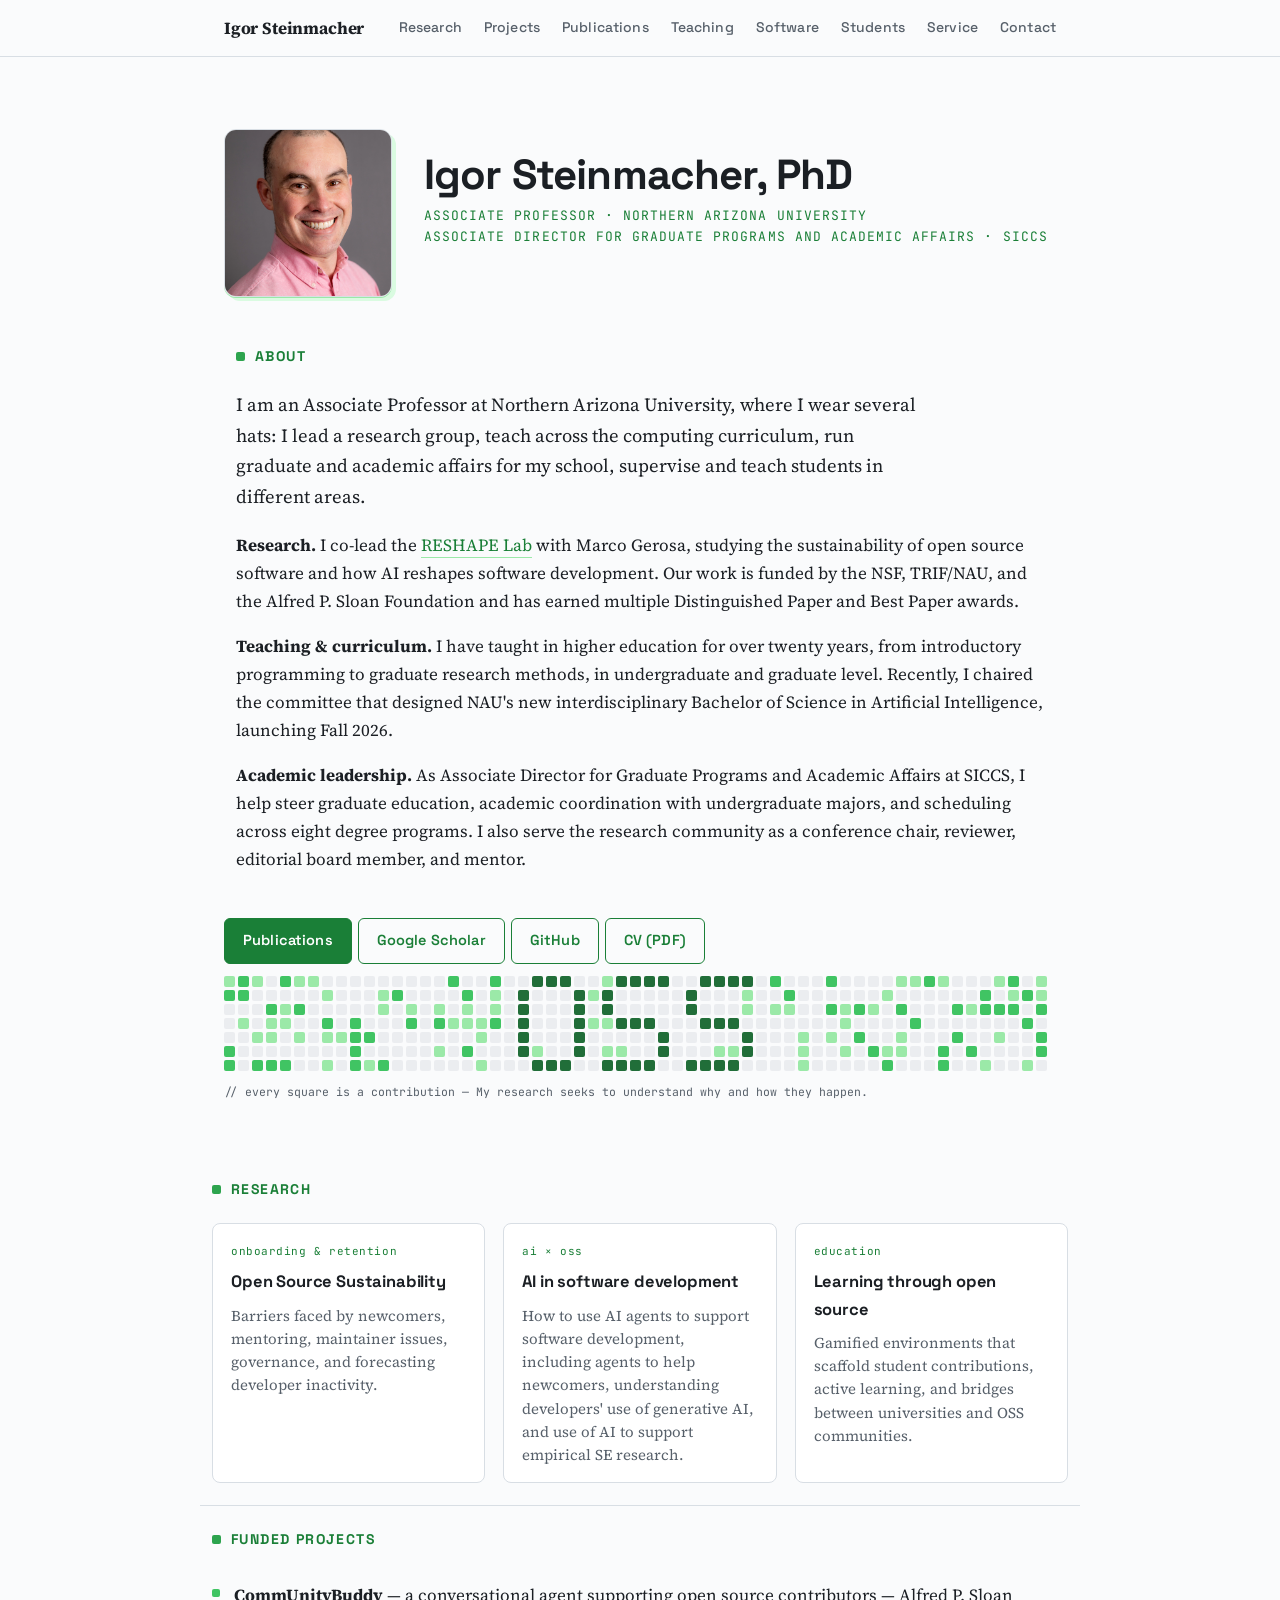
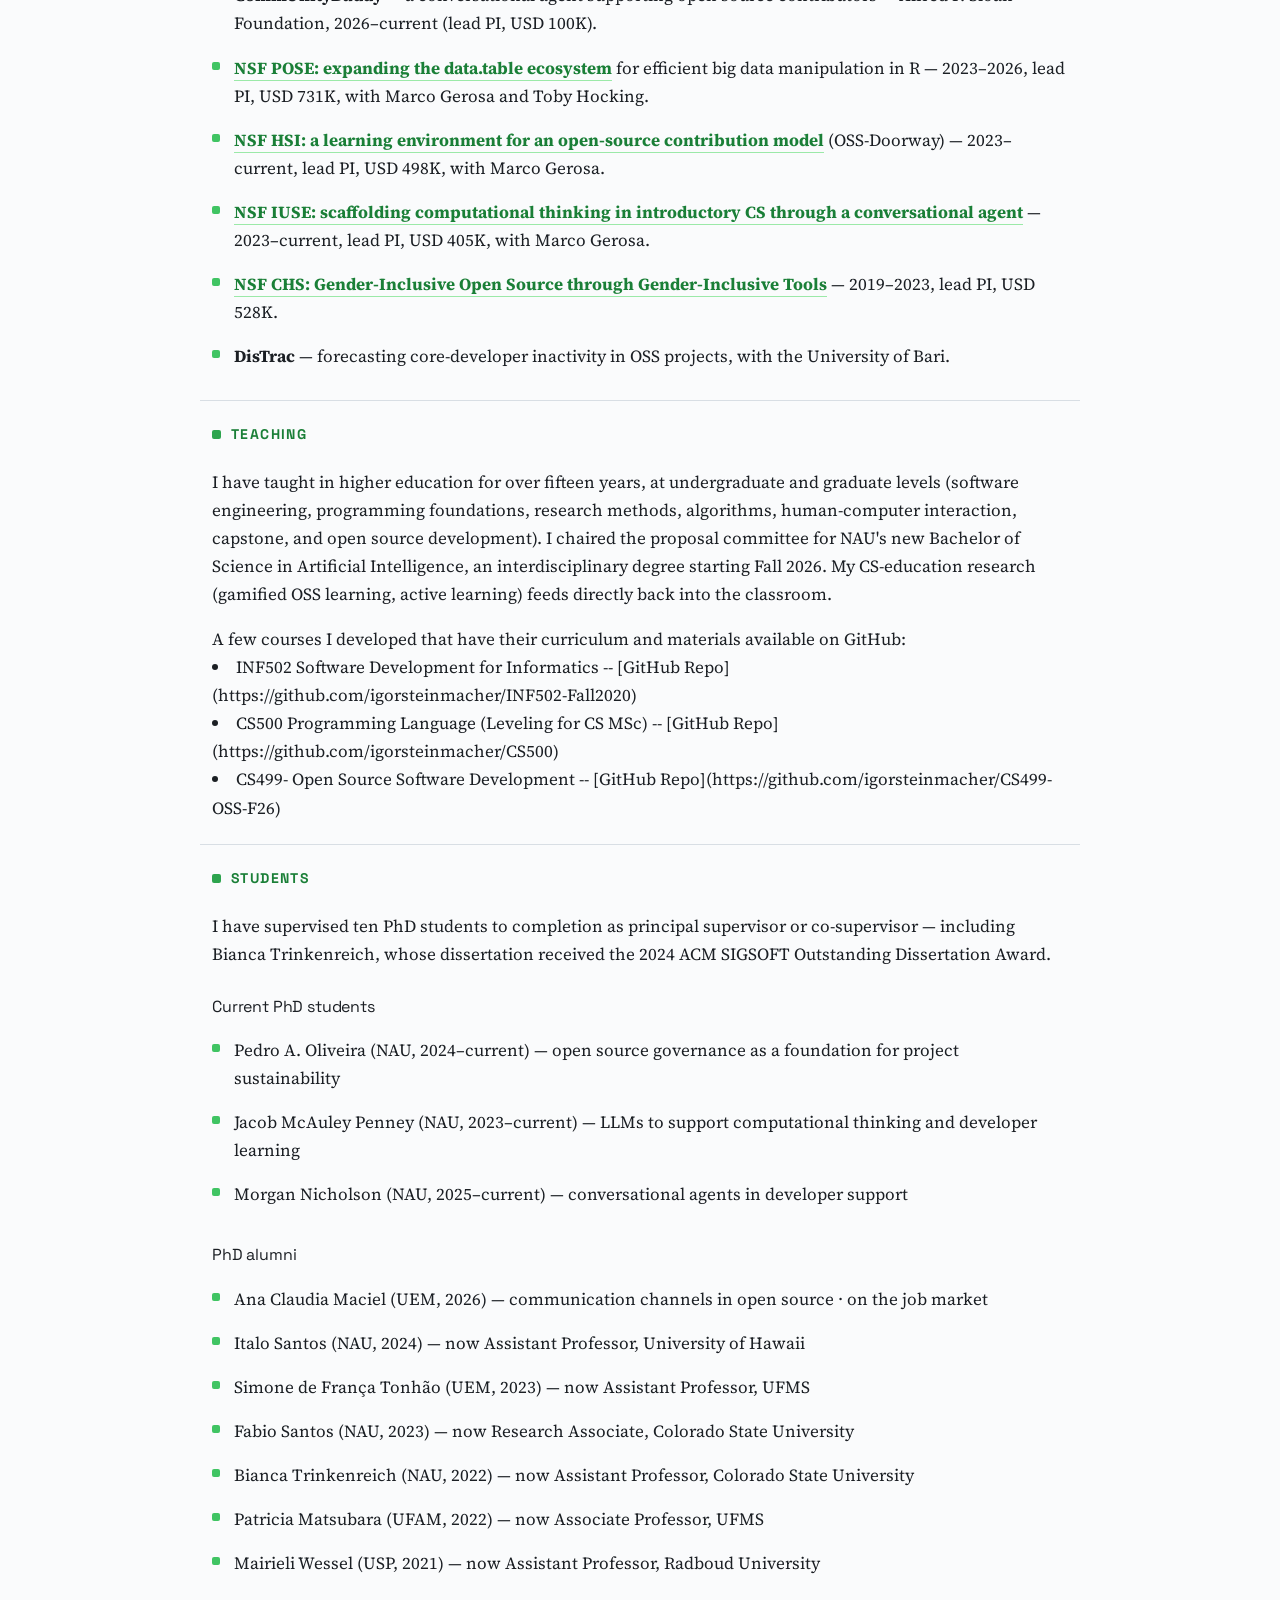
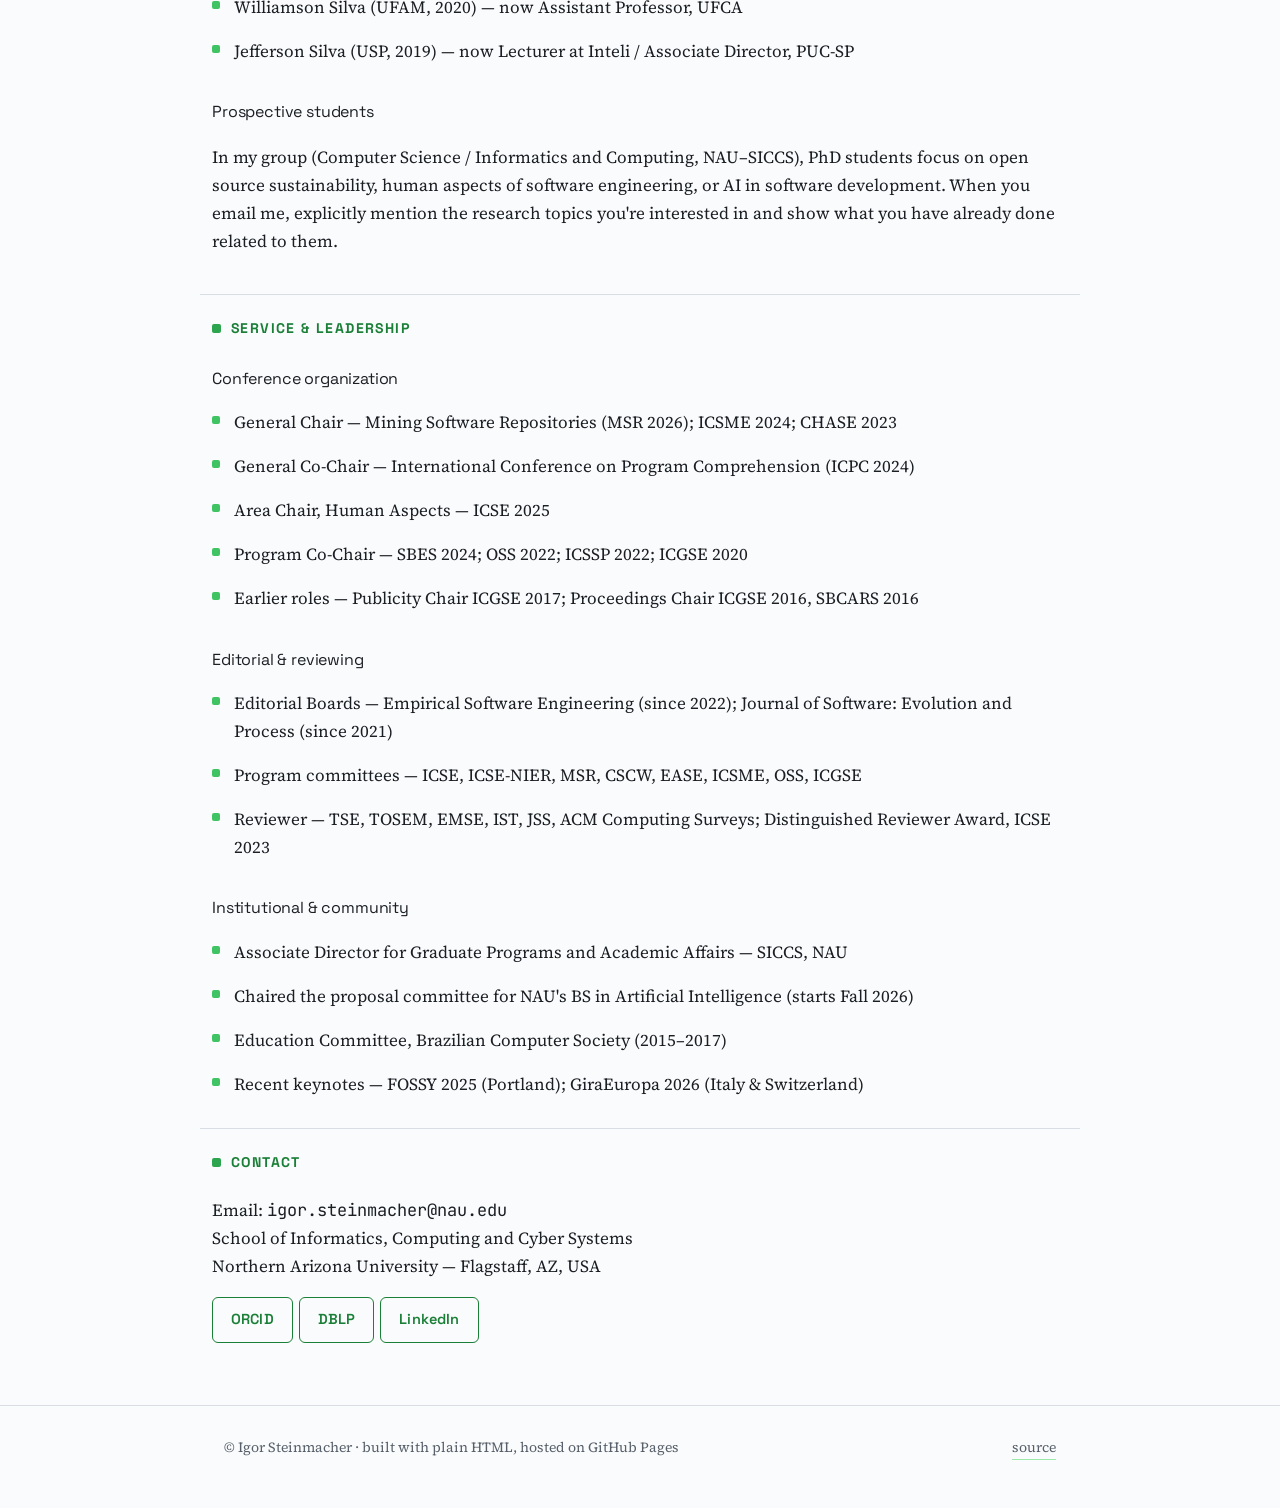
==== index.html @ 030ef4fb "Add Teaching link to navigation menu" ====
<!DOCTYPE html>
<html lang="en">
<head>
<meta charset="utf-8">
<meta name="viewport" content="width=device-width, initial-scale=1">
<title>Igor Steinmacher — Open Source Sustainability Research</title>
<meta name="description" content="Igor Steinmacher is an Associate Professor at Northern Arizona University researching open source software sustainability, onboarding, governance, and AI in software ecosystems.">
<link rel="preconnect" href="https://fonts.googleapis.com">
<link rel="preconnect" href="https://fonts.gstatic.com" crossorigin>
<link href="https://fonts.googleapis.com/css2?family=Space+Grotesk:wght@500;700&family=Source+Serif+4:ital,wght@0,400;0,600;1,400&family=JetBrains+Mono:wght@400;600&display=swap" rel="stylesheet">
<link rel="stylesheet" href="style.css">
</head>
<body>

<header class="site">
  <div class="row">
    <a class="brand" href="index.html">Igor Steinmacher</a>
    <nav>
      <a href="#research">Research</a>
      <a href="#projects">Projects</a>
      <a href="publications.html">Publications</a>
      <a href="#teaching">Teaching</a>
      <a href="software.html">Software</a>
      <a href="#students">Students</a>
      <a href="#service">Service</a>
      <a href="#contact">Contact</a>
    </nav>
  </div>
</header>

<main>
  <div class="hero">
    <div class="hero-top">
      <img class="hero-photo" src="steinmacherIgor.png" alt="Igor Steinmacher">
      <div class="hero-id">
        <h1 class="name">Igor Steinmacher, PhD</h1>
        <p class="role">Associate Professor · Northern Arizona University<br>
        Associate Director for Graduate Programs and Academic Affairs · SICCS</p>
      </div>
    </div>

    <section id="about">
    <h2>About</h2>
    <p class="lead">
      I am an Associate Professor at Northern Arizona University, where I wear several
      hats: I lead a research group, teach across the computing curriculum, run
      graduate and academic affairs for my school, supervise and teach students in different areas.
    </p>
    <p>
      <strong>Research.</strong> I co-lead the <a href="https://reshapelab.site" target="_blank" rel="noopener">RESHAPE
      Lab</a> with Marco Gerosa, studying the sustainability of open source software and
      how AI reshapes software development. Our work is funded by the NSF, TRIF/NAU, and the Alfred P.
      Sloan Foundation and has earned multiple Distinguished Paper and Best
      Paper awards.
    </p>
    <p>
      <strong>Teaching &amp; curriculum.</strong> I have taught in higher education for over
      twenty years, from introductory programming to graduate research methods, in undergraduate
      and graduate level. Recently, I chaired the committee that designed NAU's new interdisciplinary 
      Bachelor of Science in Artificial Intelligence, launching Fall 2026.
    </p>
    <p>
      <strong>Academic leadership.</strong> As Associate Director for Graduate Programs and
      Academic Affairs at SICCS, I help steer graduate education, academic coordination with
      undergraduate majors, and scheduling across eight degree programs. I also serve the
      research community as a conference chair, reviewer, editorial board member, and mentor.
    </p>
  </section>  
    <!--<p class="thesis">
      For over a decade, I have studied <em>why people join open source, why they stay, and why they
      leave</em>, and built tools that turn those findings into better onboarding, healthier
      governance, and AI that supports contributors rather than replacing them.
      I co-lead the <a href="https://reshapelab.site" target="_blank" rel="noopener">RESHAPE Lab</a>.
    </p>-->
    <div class="btn-row">
      <a class="btn solid" href="publications.html">Publications</a>
      <a class="btn" href="https://scholar.google.com/citations?user=I8o8rfoAAAAJ">Google Scholar</a>
      <a class="btn" href="https://github.com/igorsteinmacher">GitHub</a>
      <a class="btn" href="Steinmacher_CV.pdf">CV (PDF)</a>
    </div>
    <div class="contrib" id="contrib" aria-hidden="true"></div>
    <p class="contrib-caption">// every square is a contribution — My research seeks to understand why and how they happen.</p>
  </div>

  <section id="research">
    <h2>Research</h2>
    <div class="themes">
      <div class="theme">
        <span class="tag">onboarding &amp; retention</span>
        <h3>Open Source Sustainability</h3>
        <p>Barriers faced by newcomers, mentoring, maintainer issues, governance,
        and forecasting developer inactivity.</p>
      </div>
      <div class="theme">
        <span class="tag">ai × oss</span>
        <h3>AI in software development</h3>
        <p>How to use AI agents to support software development, including
        agents to help newcomers, understanding developers' use of generative AI,
        and use of AI to support empirical SE research.</p>
      </div>
      <div class="theme">
        <span class="tag">education</span>
        <h3>Learning through open source</h3>
        <p>Gamified environments that scaffold student contributions,
        active learning, and bridges between universities and OSS communities.</p>
      </div>
    </div>
  </section>

  <section id="projects">
    <h2>Funded Projects</h2>
    <ul class="clean">
      <li><strong>CommUnityBuddy</strong> — a conversational agent supporting open source
      contributors — Alfred P. Sloan Foundation, 2026–current (lead PI, USD 100K).</li>
      <li><strong><a href="https://www.nsf.gov/awardsearch/showAward?AWD_ID=2303612" target="_blank" rel="noopener">NSF POSE: expanding the data.table ecosystem</a></strong>
      for efficient big data manipulation in R — 2023–2026, lead PI, USD 731K,
      with Marco Gerosa and Toby Hocking.</li>
      <li><strong><a href="https://www.nsf.gov/awardsearch/showAward?AWD_ID=2247929" target="_blank" rel="noopener">NSF HSI: a learning environment for an open-source contribution model</a></strong>
      (OSS-Doorway) — 2023–current, lead PI, USD 498K, with Marco Gerosa.</li>
      <li><strong><a href="https://www.nsf.gov/awardsearch/showAward?AWD_ID=2236198" target="_blank" rel="noopener">NSF IUSE: scaffolding computational thinking in introductory CS through a conversational agent</a></strong>
      — 2023–current, lead PI, USD 405K, with Marco Gerosa.</li>
      <li><strong><a href="https://www.nsf.gov/awardsearch/showAward?AWD_ID=1900903" target="_blank" rel="noopener">NSF CHS: Gender-Inclusive Open Source through Gender-Inclusive Tools</a></strong>
      — 2019–2023, lead PI, USD 528K.</li>
      <li><strong>DisTrac</strong> — forecasting core-developer inactivity in OSS projects,
      with the University of Bari.</li>
    </ul>
  </section>

  <section id="teaching">
    <h2>Teaching</h2>
    <p>
      I have taught in higher education for over fifteen years, at undergraduate and
      graduate levels (software engineering, programming foundations, research methods,
      algorithms, human-computer interaction, capstone, and open source development). I
      chaired the proposal committee for NAU's new Bachelor of Science in Artificial
      Intelligence, an interdisciplinary degree starting Fall 2026. My CS-education
      research (gamified OSS learning, active learning) feeds directly back into the
      classroom.
    </p>
    A few courses I developed that have their curriculum and materials available on GitHub:
    <li>INF502 Software Development for Informatics -- [GitHub Repo](https://github.com/igorsteinmacher/INF502-Fall2020)</li>
    <li>CS500 Programming Language (Leveling for CS MSc) -- [GitHub Repo](https://github.com/igorsteinmacher/CS500)</li>
    <li>CS499- Open Source Software Development -- [GitHub Repo](https://github.com/igorsteinmacher/CS499-OSS-F26)</li>
  </section>

  <section id="students">
    <h2>Students</h2>
    <p>
      I have supervised ten PhD students to completion as principal supervisor or
      co-supervisor — including Bianca Trinkenreich, whose dissertation received the
      2024 ACM SIGSOFT Outstanding Dissertation Award.
    </p>
    <p class="sub-h">Current PhD students</p>
    <ul class="clean">
      <li>Pedro A. Oliveira (NAU, 2024–current) — open source governance as a foundation for project sustainability</li>
      <li>Jacob McAuley Penney (NAU, 2023–current) — LLMs to support computational thinking and developer learning</li>
      <li>Morgan Nicholson (NAU, 2025–current) — conversational agents in developer support</li>
    </ul>
    <p class="sub-h">PhD alumni</p>
    <ul class="clean">
      <li>Ana Claudia Maciel (UEM, 2026) — communication channels in open source · on the job market</li>
      <li>Italo Santos (NAU, 2024) — now Assistant Professor, University of Hawaii</li>
      <li>Simone de França Tonhão (UEM, 2023) — now Assistant Professor, UFMS</li>
      <li>Fabio Santos (NAU, 2023) — now Research Associate, Colorado State University</li>
      <li>Bianca Trinkenreich (NAU, 2022) — now Assistant Professor, Colorado State University</li>
      <li>Patricia Matsubara (UFAM, 2022) — now Associate Professor, UFMS</li>
      <li>Mairieli Wessel (USP, 2021) — now Assistant Professor, Radboud University</li>
      <li>Williamson Silva (UFAM, 2020) — now Assistant Professor, UFCA</li>
      <li>Jefferson Silva (USP, 2019) — now Lecturer at Inteli / Associate Director, PUC-SP</li>
    </ul>
    <p class="sub-h">Prospective students</p>
    <p>
      In my group (Computer Science / Informatics and Computing, NAU–SICCS), PhD students focus on open source sustainability, human aspects of software engineering, or AI in software development. When you email me, explicitly mention the research topics you're interested in and show what you have already done related to them.
    </p>
  </section>

  <section id="service">
    <h2>Service &amp; Leadership</h2>
    <p class="sub-h">Conference organization</p>
    <ul class="clean">
      <li>General Chair — Mining Software Repositories (MSR 2026); ICSME 2024; CHASE 2023</li>
      <li>General Co-Chair — International Conference on Program Comprehension (ICPC 2024)</li>
      <li>Area Chair, Human Aspects — ICSE 2025</li>
      <li>Program Co-Chair — SBES 2024; OSS 2022; ICSSP 2022; ICGSE 2020</li>
      <li>Earlier roles — Publicity Chair ICGSE 2017; Proceedings Chair ICGSE 2016, SBCARS 2016</li>
    </ul>
    <p class="sub-h">Editorial &amp; reviewing</p>
    <ul class="clean">
      <li>Editorial Boards — Empirical Software Engineering (since 2022); Journal of Software: Evolution and Process (since 2021)</li>
      <li>Program committees — ICSE, ICSE-NIER, MSR, CSCW, EASE, ICSME, OSS, ICGSE</li>
      <li>Reviewer — TSE, TOSEM, EMSE, IST, JSS, ACM Computing Surveys; Distinguished Reviewer Award, ICSE 2023</li>
    </ul>
    <p class="sub-h">Institutional &amp; community</p>
    <ul class="clean">
      <li>Associate Director for Graduate Programs and Academic Affairs — SICCS, NAU</li>
      <li>Chaired the proposal committee for NAU's BS in Artificial Intelligence (starts Fall 2026)</li>
      <li>Education Committee, Brazilian Computer Society (2015–2017)</li>
      <li>Recent keynotes — FOSSY 2025 (Portland); GiraEuropa 2026 (Italy &amp; Switzerland)</li>
    </ul>
  </section>

  <section id="contact">
    <h2>Contact</h2>
    <p>
      Email: <span class="mono">igor.steinmacher@nau.edu</span><br>
      School of Informatics, Computing and Cyber Systems<br>
      Northern Arizona University — Flagstaff, AZ, USA
    </p>
    <div class="btn-row">
      <a class="btn" href="https://orcid.org/0000-0002-0612-5790">ORCID</a>
      <a class="btn" href="https://dblp.org/pid/70/3474.html">DBLP</a>
      <a class="btn" href="https://www.linkedin.com/in/igorsteinmacher/">LinkedIn</a>
    </div>
  </section>
</main>

<footer>
  <div class="row">
    <span>© Igor Steinmacher · built with plain HTML, hosted on GitHub Pages</span>
    <a href="https://github.com/igorsteinmacher/igorsteinmacher.github.io" target="_blank" rel="noopener">source</a>
  </div>
</footer>

<script>
// Signature element: deterministic contribution-graph strip.
// Hidden message: the brightest cells spell "OSS" in a 5x7 pixel font, sitting in
// the middle of the strip. On each side, background "contributions" ramp from
// sparse/quiet up toward the message and back down — so it reads like a real
// commit history with a burst of activity in the center, not a banner.
// Deterministic — identical on every visit.
(function () {
  const grid = document.getElementById('contrib');
  if (!grid) return;

  // 5x7 glyphs (rows top->bottom, each string is 5 cols). 1 = lit.
  const FONT = {
    O: ["01110","10001","10001","10001","10001","10001","01110"],
    S: ["01111","10000","10000","01110","00001","00001","11110"],
  };
  const MSG = "OSS";

  // message columns: 5 per letter + 1-col gap between letters
  const msgCols = [];
  MSG.split("").forEach((ch, i) => {
    const g = FONT[ch];
    for (let c = 0; c < 5; c++) msgCols.push(g.map(row => row[c] === "1"));
    if (i < MSG.length - 1) msgCols.push(new Array(7).fill(false));
  });

  let seed = 20150612; // PhD year + a date — deterministic seed
  const rand = () => (seed = (seed * 1103515245 + 12345) % 2147483648) / 2147483648;

  const gap = 3;
  const cw = grid.clientWidth || 880;
  const minCols = msgCols.length + 8;
  let cell = 11;
  let avail = Math.floor((cw + gap) / (cell + gap));
  if (avail < minCols) {
    cell = Math.max(5, Math.floor((cw + gap) / minCols) - gap);
    avail = Math.floor((cw + gap) / (cell + gap));
    grid.style.gridTemplateRows = `repeat(7, ${cell}px)`;
    grid.style.gridAutoColumns = `${cell}px`;
  }
  const start = Math.floor((avail - msgCols.length) / 2); // message start column
  const end = start + msgCols.length;                     // message end column
  const half = avail / 2;

  for (let w = 0; w < avail; w++) {
    const inMsg = w >= start && w < end;
    const letterCol = inMsg ? msgCols[w - start] : null;
    // background intensity ramps toward the center (where the message sits)
    const proximity = 1 - Math.abs(w - half) / half; // 0 at edges, 1 at center
    for (let d = 0; d < 7; d++) {
      const cell = document.createElement('span');
      if (letterCol && letterCol[d]) {
        cell.className = 'l4';            // message pixel — brightest
      } else {
        // denser & slightly brighter near the center, sparse & dim at the edges
        const r = rand();
        const t = 0.55 + proximity * 0.32; // threshold rises toward center
        if (r > t + 0.18) cell.className = 'l2';
        else if (r > t) cell.className = 'l1';
        // else empty (level 0)
      }
      cell.style.animationDelay = (w * 18) + 'ms';
      grid.appendChild(cell);
    }
  }
})();
</script>
</body>
</html>
---- style.css ----
/* ==========================================================================
   igor.pro.br — stylesheet
   Design notes: palette is a deliberate nod to the GitHub contribution
   graph (the data Igor's research mines): paper white, ink, commit green.
   Type: Space Grotesk (display) / Source Serif 4 (body) / JetBrains Mono
   (metadata: years, venues, labels).
   ========================================================================== */

:root {
  --paper: #fafbfc;
  --ink: #1b1f24;
  --slate: #57606a;
  --line: #d8dee4;
  --green: #2da44e;
  --green-deep: #1a7f37;
  --green-soft: #dafbe1;
  --green-cell-0: #ebedf0;
  --green-cell-1: #9be9a8;
  --green-cell-2: #40c463;
  --green-cell-3: #30a14e;
  --green-cell-4: #216e39;
  --max: 880px;
}

* { box-sizing: border-box; }

html { scroll-behavior: smooth; }
@media (prefers-reduced-motion: reduce) {
  html { scroll-behavior: auto; }
  *, *::before, *::after { animation: none !important; transition: none !important; }
}

body {
  margin: 0;
  background: var(--paper);
  color: var(--ink);
  font-family: "Source Serif 4", Georgia, serif;
  font-size: 17px;
  line-height: 1.65;
}

h1, h2, h3, nav, .btn { font-family: "Space Grotesk", "Helvetica Neue", sans-serif; }
.mono { font-family: "JetBrains Mono", ui-monospace, monospace; }

a { color: var(--green-deep); text-decoration: none; border-bottom: 1px solid var(--green-cell-1); }
a:hover { border-bottom-color: var(--green-deep); }
a:focus-visible { outline: 2px solid var(--green); outline-offset: 2px; }

/* ---- nav ---- */
header.site {
  position: sticky; top: 0; z-index: 10;
  background: rgba(250,251,252,.92);
  backdrop-filter: blur(6px);
  border-bottom: 1px solid var(--line);
}
header.site .row {
  max-width: var(--max); margin: 0 auto; padding: 14px 24px;
  display: flex; align-items: center; justify-content: space-between; gap: 16px;
}
header.site .brand {
  font-weight: 700; font-size: 17px; letter-spacing: -.01em;
  color: var(--ink); border: 0;
}
header.site nav { display: flex; gap: 22px; flex-wrap: wrap; }
header.site nav a {
  font-size: 14px; font-weight: 500; color: var(--slate);
  border: 0; letter-spacing: .01em;
}
header.site nav a:hover { color: var(--green-deep); }

/* ---- hero ---- */
.hero { max-width: var(--max); margin: 0 auto; padding: 72px 24px 48px; }
.hero h1 {
  font-size: clamp(34px, 6vw, 52px);
  line-height: 1.05; letter-spacing: -.025em; margin: 0 0 14px;
}
.hero .role {
  font-family: "JetBrains Mono", monospace;
  font-size: 13px; color: var(--green-deep);
  text-transform: uppercase; letter-spacing: .08em;
  margin: 0 0 26px;
}
.hero .thesis {
  font-size: clamp(19px, 2.6vw, 23px);
  line-height: 1.5; max-width: 640px; margin: 0 0 30px;
  color: var(--ink);
}
.hero .thesis em { font-style: normal; background: var(--green-soft); padding: 0 4px; }

/* signature element: contribution-graph strip */
.contrib {
  display: grid;
  grid-template-rows: repeat(7, 11px);
  grid-auto-flow: column;
  grid-auto-columns: 11px;
  gap: 3px;
  margin: 12px 0 12px;
  overflow: hidden;
}
.contrib span {
  width: 11px; height: 11px; border-radius: 2px;
   background: var(--green-cell-0);
  opacity: 0; animation: cell-in .4s ease forwards;
}
.contrib span.l1 { background: var(--green-cell-1); }
.contrib span.l2 { background: var(--green-cell-2); }
.contrib span.l3 { background: var(--green-cell-3); }
.contrib span.l4 { background: var(--green-cell-4); }
@keyframes cell-in { to { opacity: 1; } }

.contrib-caption {
  font-family: "JetBrains Mono", monospace;
  font-size: 11.5px; color: var(--slate); margin: 12px 0 6px;
}

/* ---- sections ---- */
section { max-width: var(--max); margin: 0 auto; padding: 22px 12px; }
section + section { border-top: 1px solid var(--line); }
h2 {
  font-size: 14px; text-transform: uppercase; letter-spacing: .1em;
  color: var(--green-deep); margin: 0 0 22px;
  display: flex; align-items: center; gap: 10px;
}
h2::before {
  content: ""; width: 9px; height: 9px; border-radius: 2px;
  background: var(--green); flex: none;
}
h3 { font-size: 19px; margin: 26px 0 8px; letter-spacing: -.01em; }

.lead { font-size: 18.5px; max-width: 680px; }

/* research themes */
.themes { display: grid; grid-template-columns: repeat(auto-fit, minmax(240px, 1fr)); gap: 18px; margin-top: 8px; }
.theme {
  border: 1px solid var(--line); border-radius: 8px;
  padding: 18px 18px 16px; background: #fff;
}
.theme h3 { margin: 0 0 8px; font-size: 16.5px; }
.theme p { margin: 0; font-size: 15px; color: var(--slate); line-height: 1.55; }
.theme .tag {
  font-family: "JetBrains Mono", monospace; font-size: 11px;
  color: var(--green-deep); display: block; margin-bottom: 8px;
  letter-spacing: .05em;
}

/* publications */
.pub { padding: 14px 0; border-bottom: 1px dashed var(--line); }
.pub:last-child { border-bottom: 0; }
.pub .meta {
  font-family: "JetBrains Mono", monospace; font-size: 12px;
  color: var(--slate); display: flex; gap: 12px; flex-wrap: wrap; margin-bottom: 3px;
}
.pub .meta .venue { color: var(--green-deep); font-weight: 600; }
.pub .meta .award { color: #9a6700; }
.pub .title { font-size: 16.5px; font-weight: 600; line-height: 1.4; }
.pub .authors { font-size: 14px; color: var(--slate); margin-top: 2px; }
.year-h {
  font-family: "Space Grotesk", sans-serif; font-size: 22px;
  margin: 34px 0 6px; letter-spacing: -.01em;
}

/* lists */
ul.clean { list-style: none; padding: 0; margin: 0; }
ul.clean li { padding: 8px 0 8px 22px; position: relative; }
ul.clean li::before {
  content: ""; position: absolute; left: 0; top: 16px;
  width: 8px; height: 8px; border-radius: 2px; background: var(--green-cell-2);
}

/* buttons */
.btn {
  display: inline-block; padding: 10px 18px; border-radius: 6px;
  border: 1px solid var(--green-deep); color: var(--green-deep);
  font-weight: 600; font-size: 14.5px; letter-spacing: .01em;
}
.btn:hover { background: var(--green-soft); }
.btn.solid { background: var(--green-deep); color: #fff; }
.btn.solid:hover { background: var(--green); }
.btn-row { display: flex; gap: 6px; flex-wrap: wrap; margin-top: 6px; }

/* footer */
footer {
  border-top: 1px solid var(--line);
  margin-top: 40px;
}
footer .row {
  max-width: var(--max); margin: 0 auto; padding: 30px 24px 48px;
  font-size: 14px; color: var(--slate);
  display: flex; justify-content: space-between; gap: 16px; flex-wrap: wrap;
}
footer a { color: var(--slate); }

@media (max-width: 600px) {
  .hero { padding-top: 48px; }
  header.site nav { gap: 14px; }
}

/* ---- hero with photo (personal page layout) ---- */
.hero-top {
  display: flex; align-items: center; gap: 32px; margin-bottom: 26px;
}
.hero-photo {
  width: 168px; height: 168px; border-radius: 12px; object-fit: cover;
  border: 1px solid var(--line); flex: none;
  box-shadow: 0 1px 0 var(--green-cell-1), 4px 4px 0 var(--green-soft);
}
.hero-id .name {
  font-family: "Space Grotesk", sans-serif;
  font-size: clamp(30px, 5vw, 42px); font-weight: 700;
  letter-spacing: -.02em; line-height: 1.05; margin: 0 0 8px;
}
.hero .thesis-label {
  font-family: "JetBrains Mono", monospace; font-size: 11.5px;
  color: var(--slate); letter-spacing: .06em; margin: 0 0 6px;
}
@media (max-width: 600px) {
  .hero-top { flex-direction: column; align-items: flex-start; gap: 18px; }
  .hero-photo { width: 132px; height: 132px; }
}

/* software cards */
.sw { border: 1px solid var(--line); border-radius: 8px; background: #fff;
  padding: 20px; margin-bottom: 16px; }
.sw h3 { margin: 0 0 6px; font-size: 18px; }
.sw .links { font-family: "JetBrains Mono", monospace; font-size: 12.5px;
  display: flex; gap: 16px; flex-wrap: wrap; margin-top: 10px; }
.sw p { margin: 4px 0 0; font-size: 15px; color: var(--slate); }
.sub-h { font-family: "Space Grotesk", sans-serif; font-size: 16px;
  margin: 26px 0 8px; letter-spacing: -.01em; }

/* preprint links in publication list */
.pub .title .preprint {
  font-family: "JetBrains Mono", monospace; font-size: 12px;
  color: var(--green-deep); border: 0; white-space: nowrap;
}
.pub .title .preprint:hover { text-decoration: underline; }
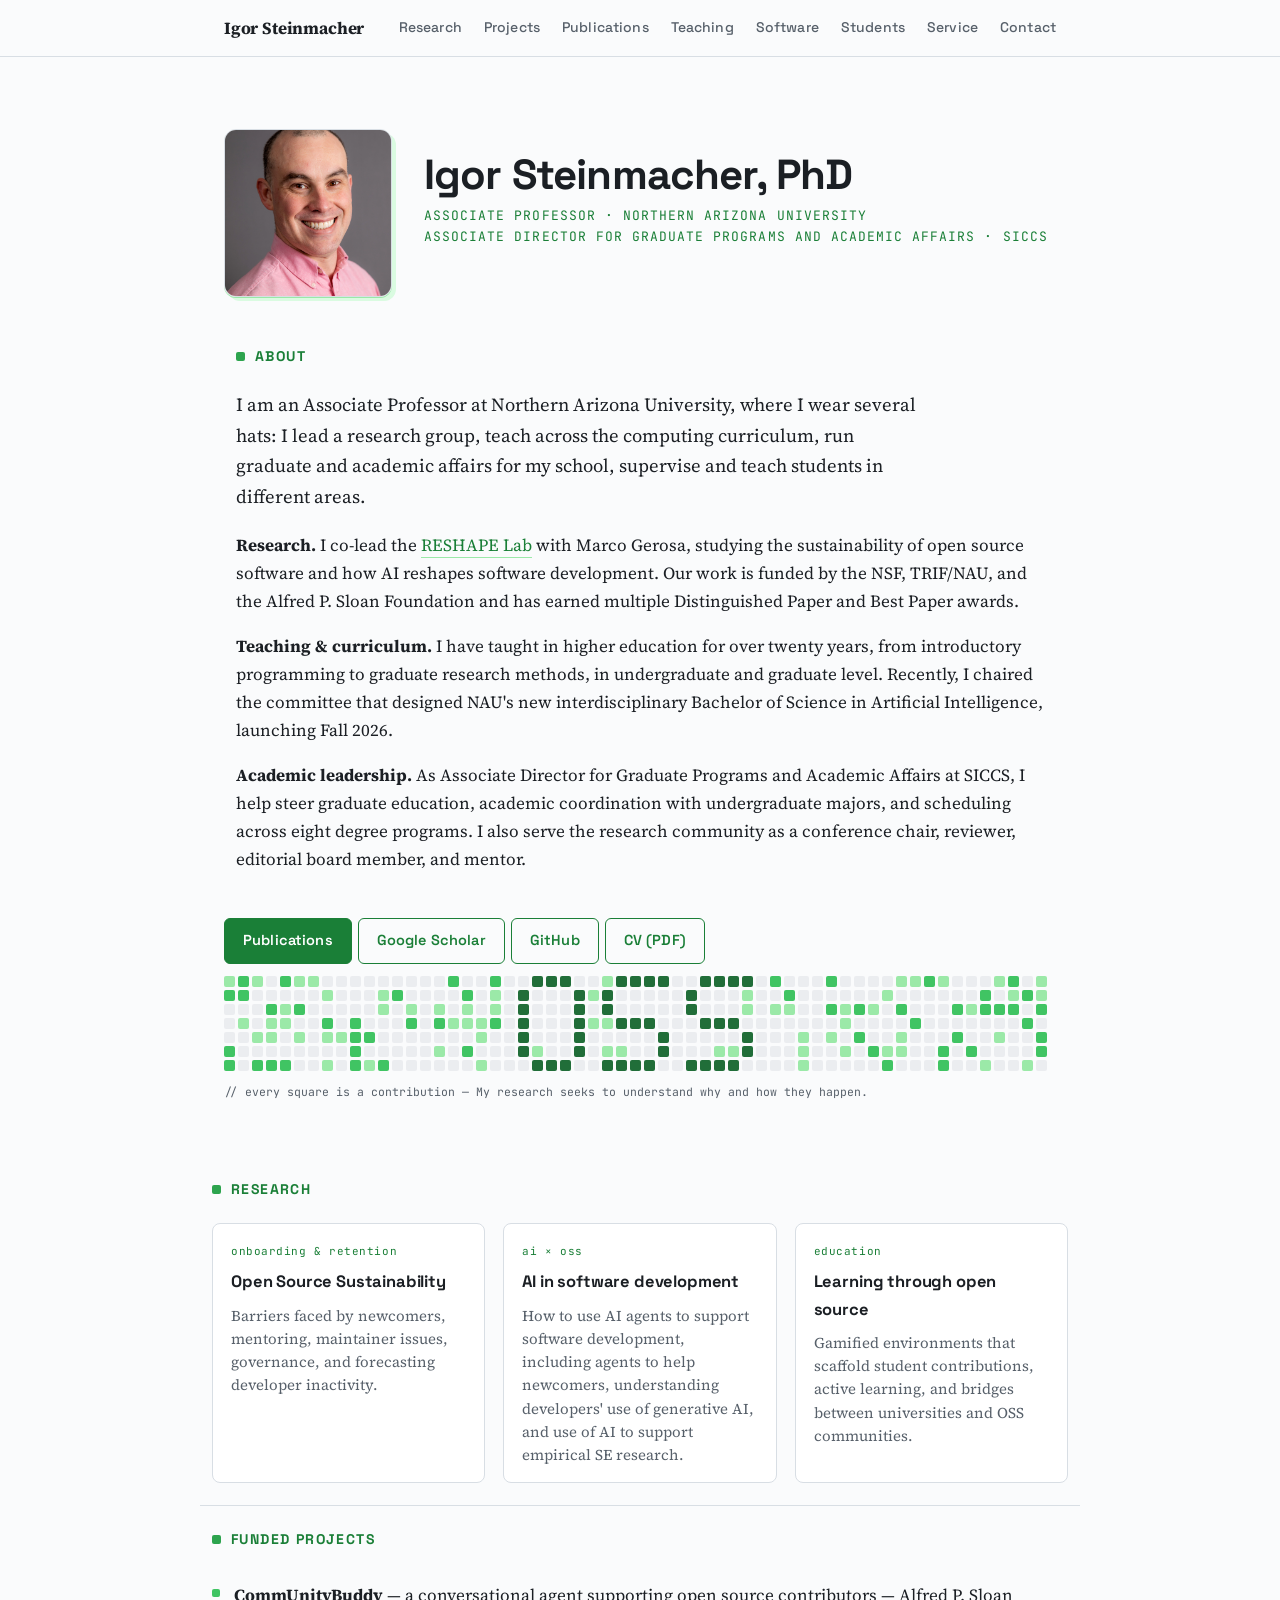
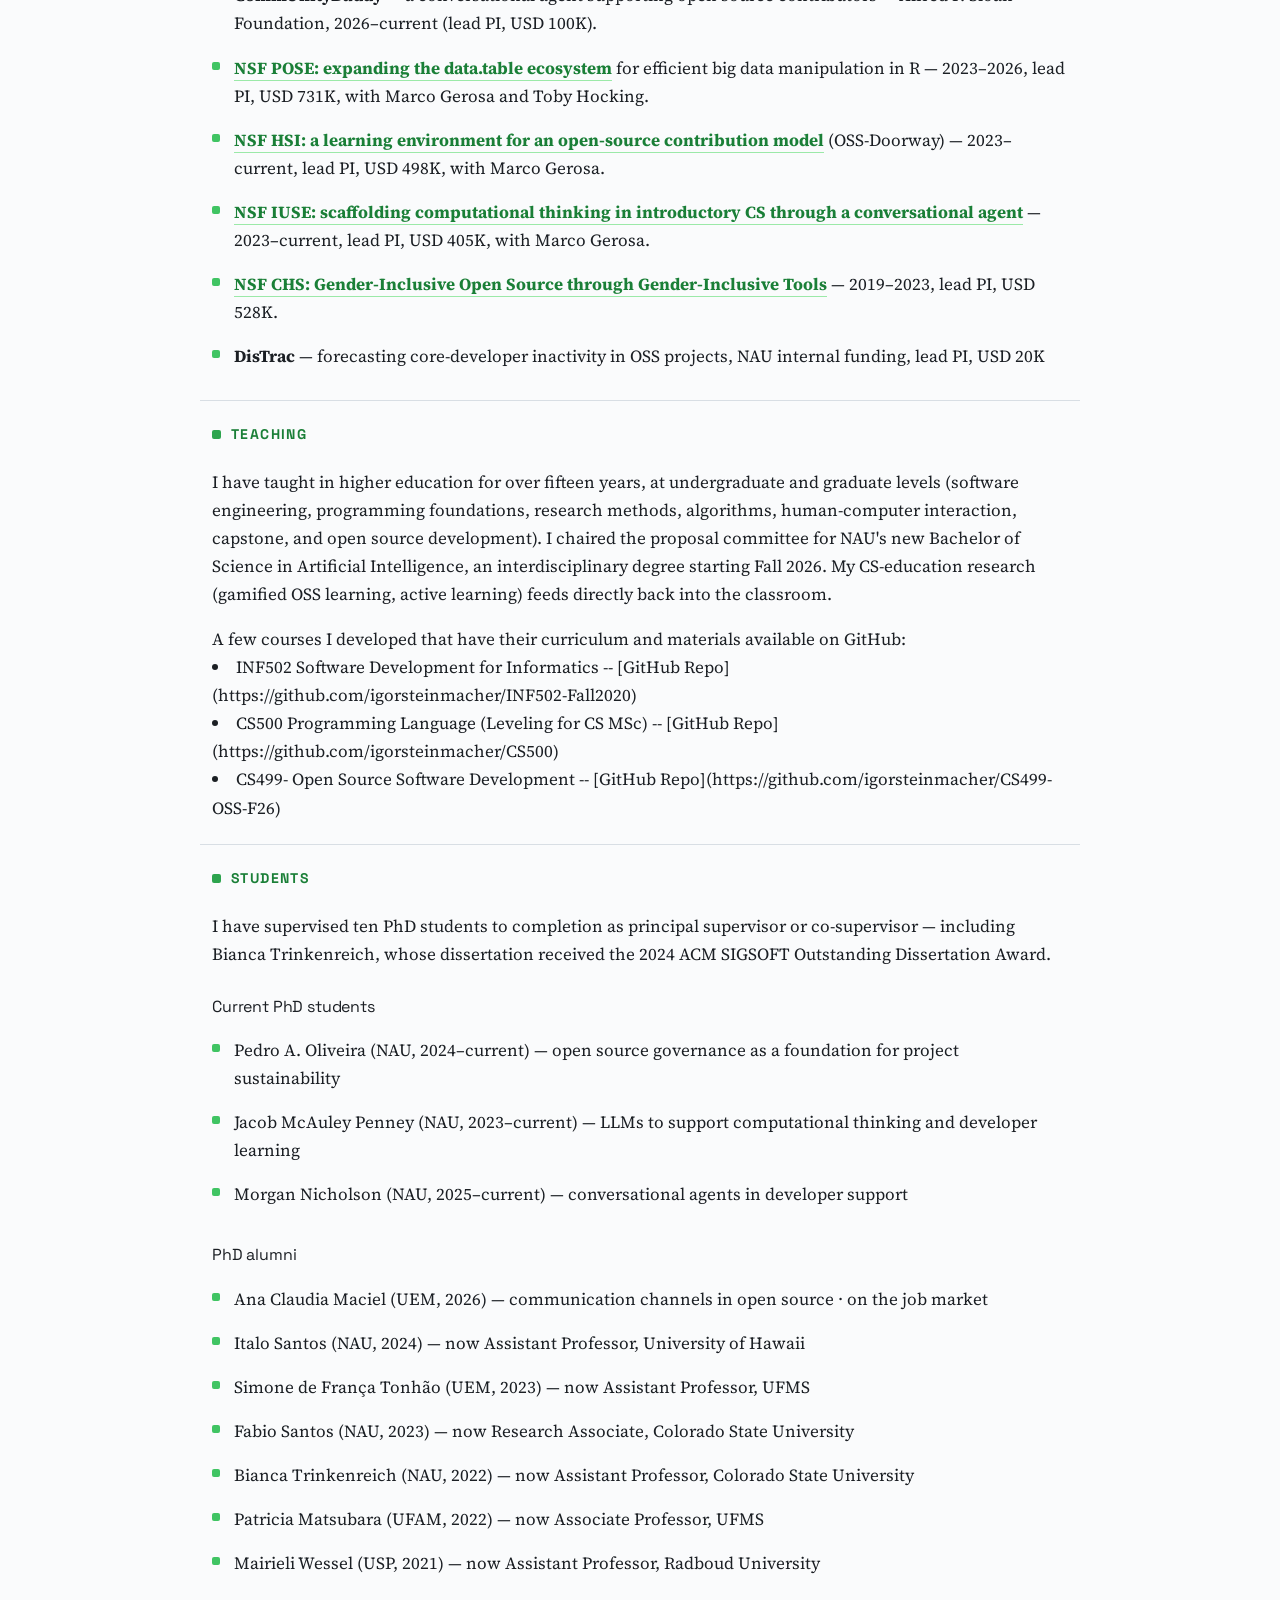
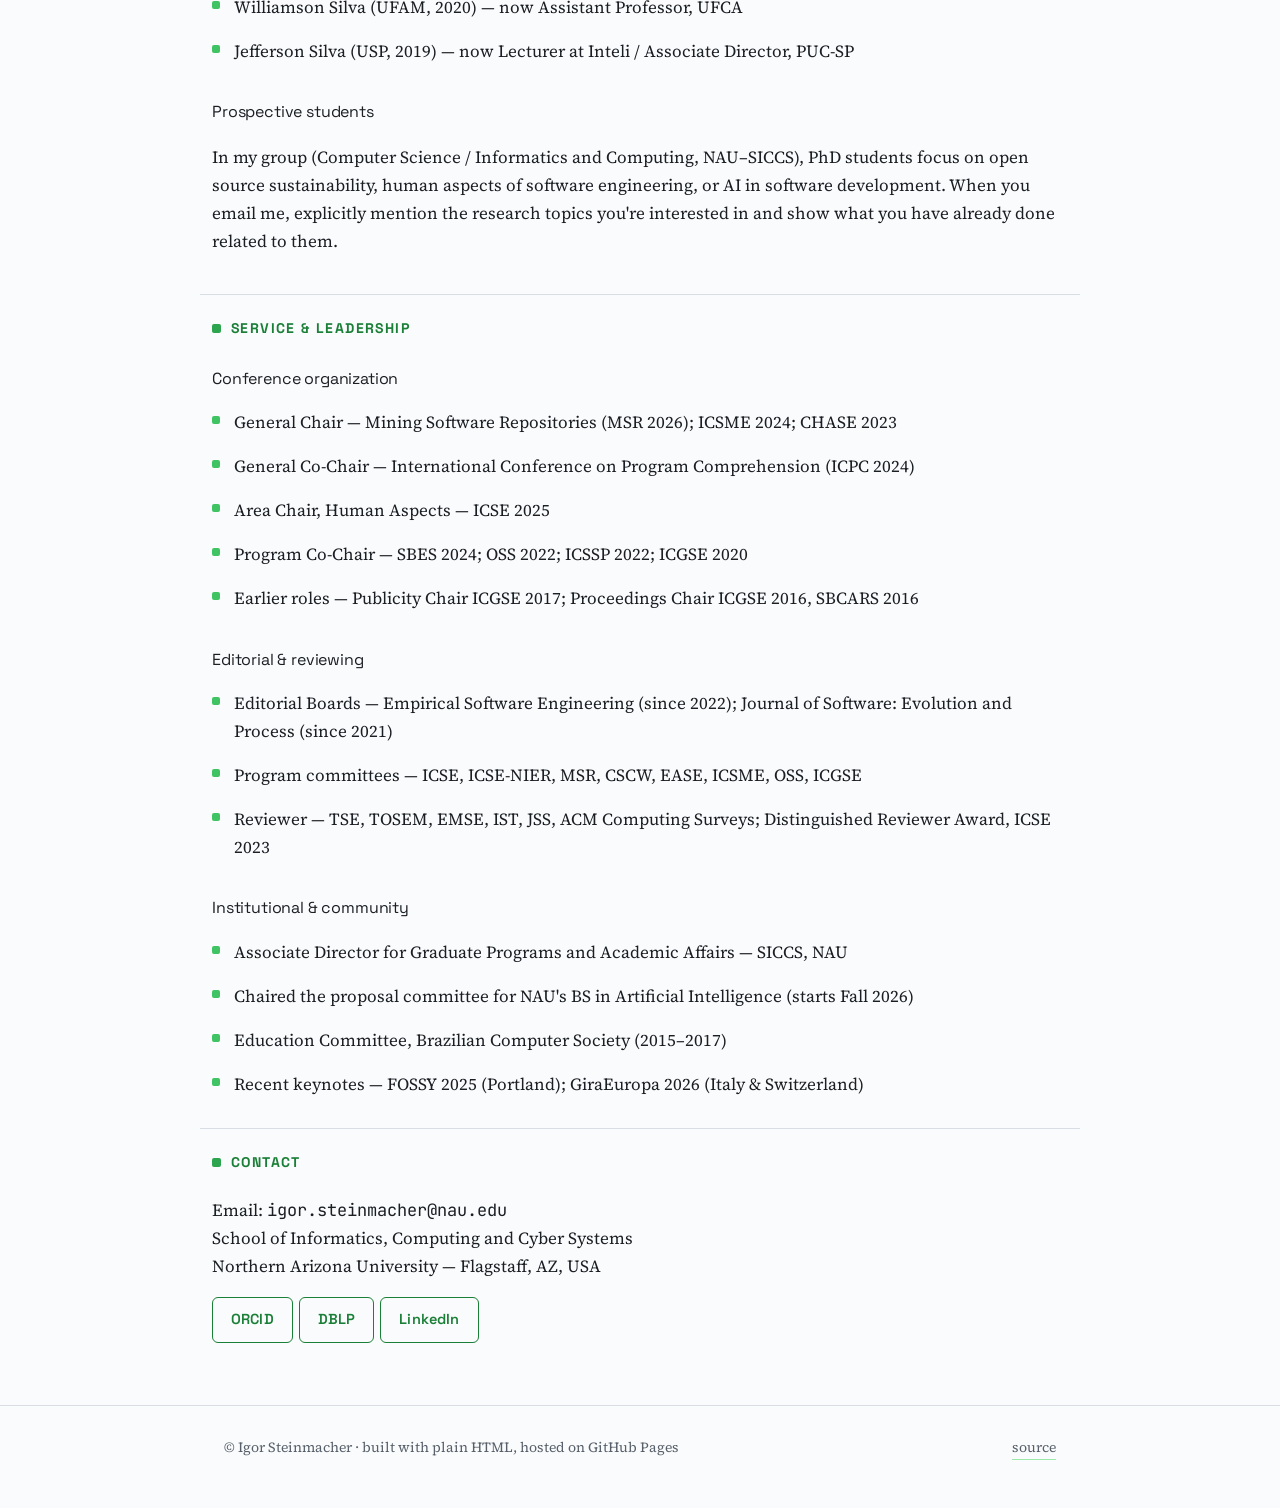
==== commit 1dc1e572: "Revise DisTrac project funding information Updated funding details for DisTrac project." ====
--- a/index.html
+++ b/index.html
@@ -121,8 +121,8 @@
       — 2023–current, lead PI, USD 405K, with Marco Gerosa.</li>
       <li><strong><a href="https://www.nsf.gov/awardsearch/showAward?AWD_ID=1900903" target="_blank" rel="noopener">NSF CHS: Gender-Inclusive Open Source through Gender-Inclusive Tools</a></strong>
       — 2019–2023, lead PI, USD 528K.</li>
-      <li><strong>DisTrac</strong> — forecasting core-developer inactivity in OSS projects,
-      with the University of Bari.</li>
+      <li><strong>DisTrac</strong> — forecasting core-developer inactivity in OSS projects, NAU internal funding, lead PI, USD 20K</li>
+  
     </ul>
   </section>
 
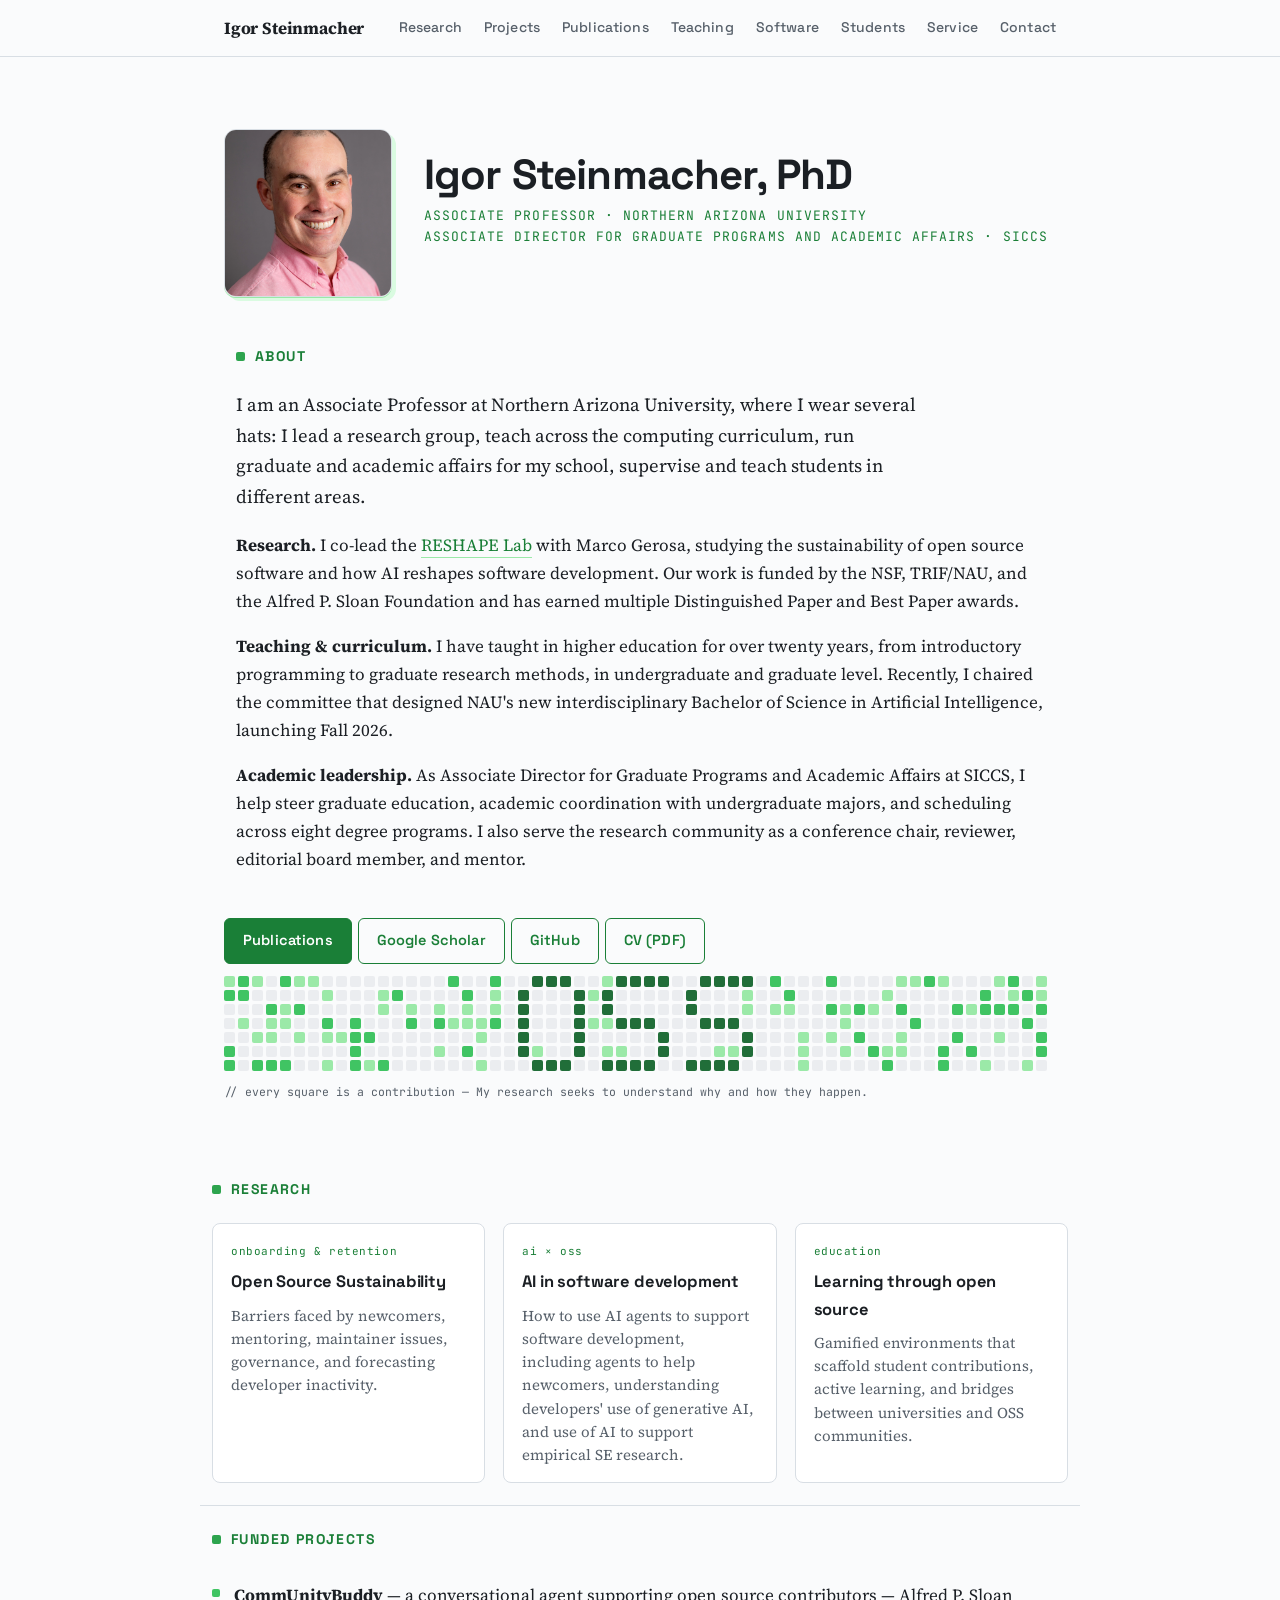
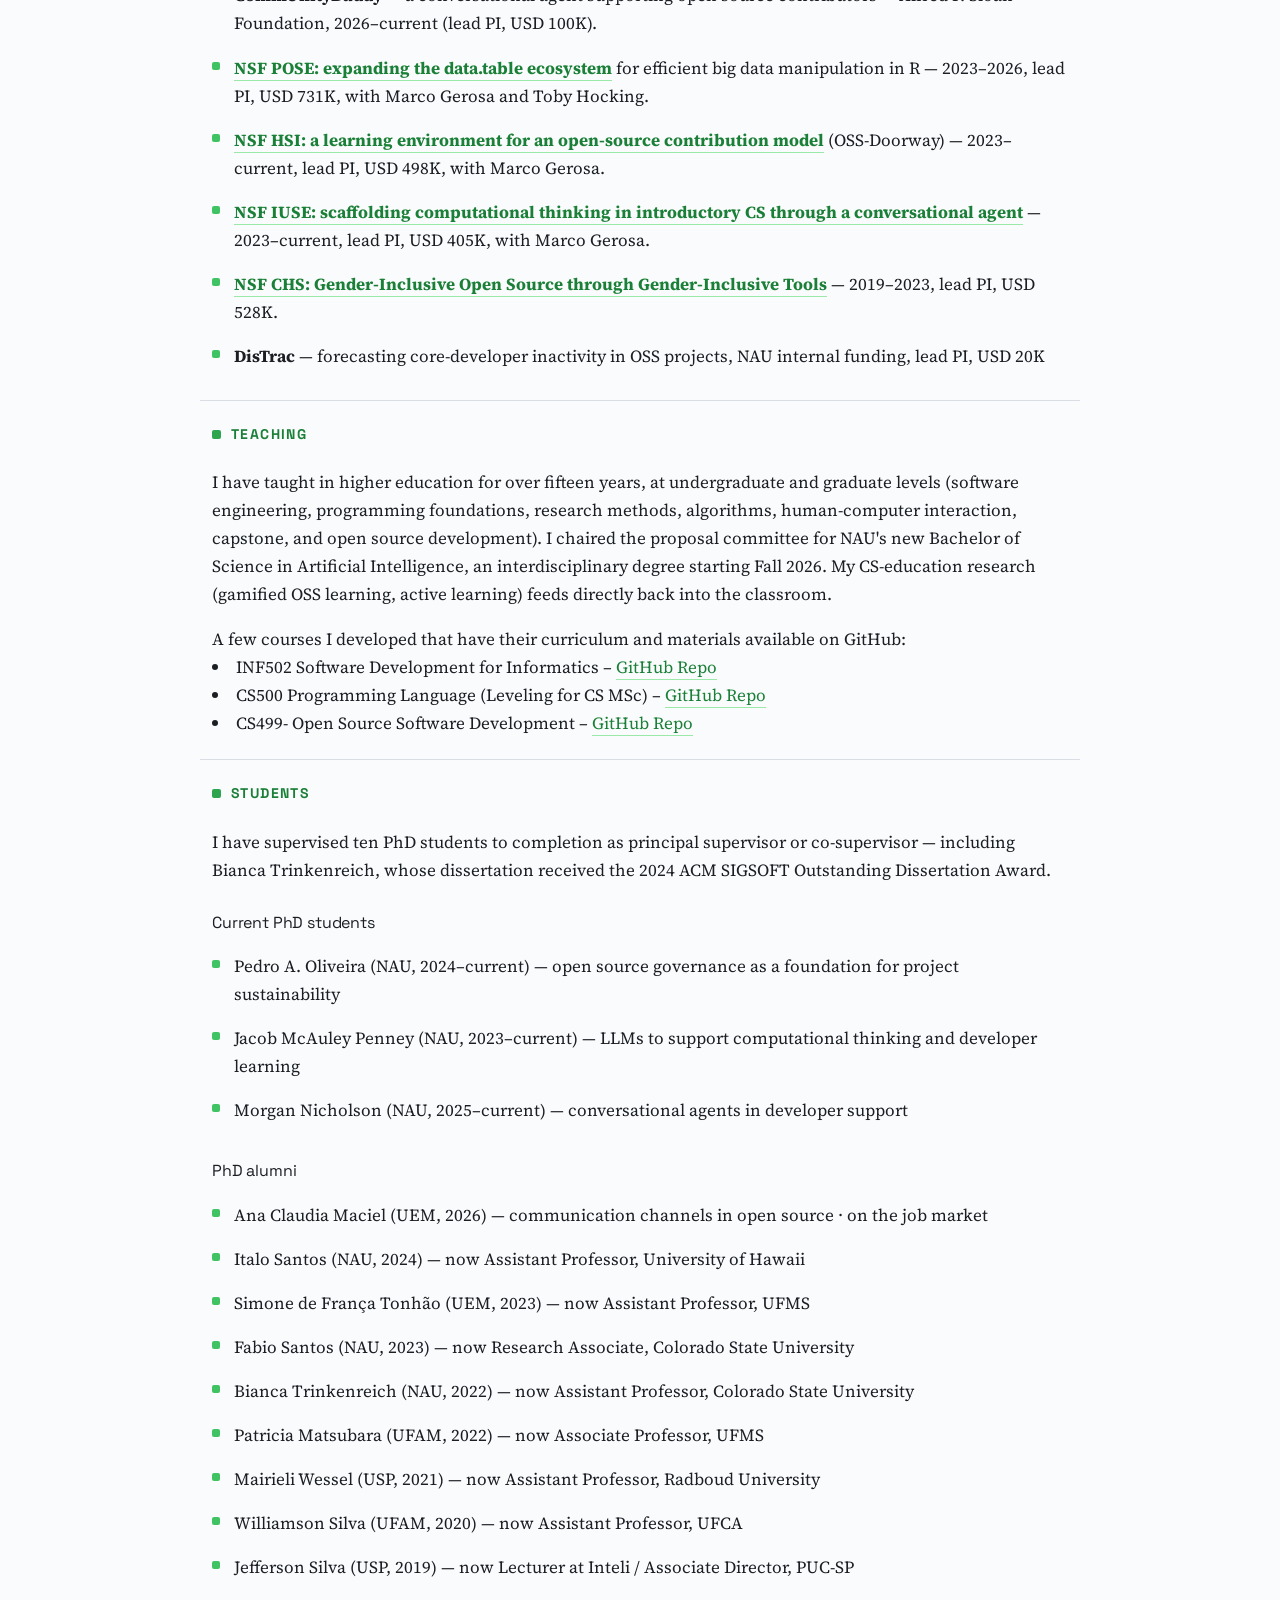
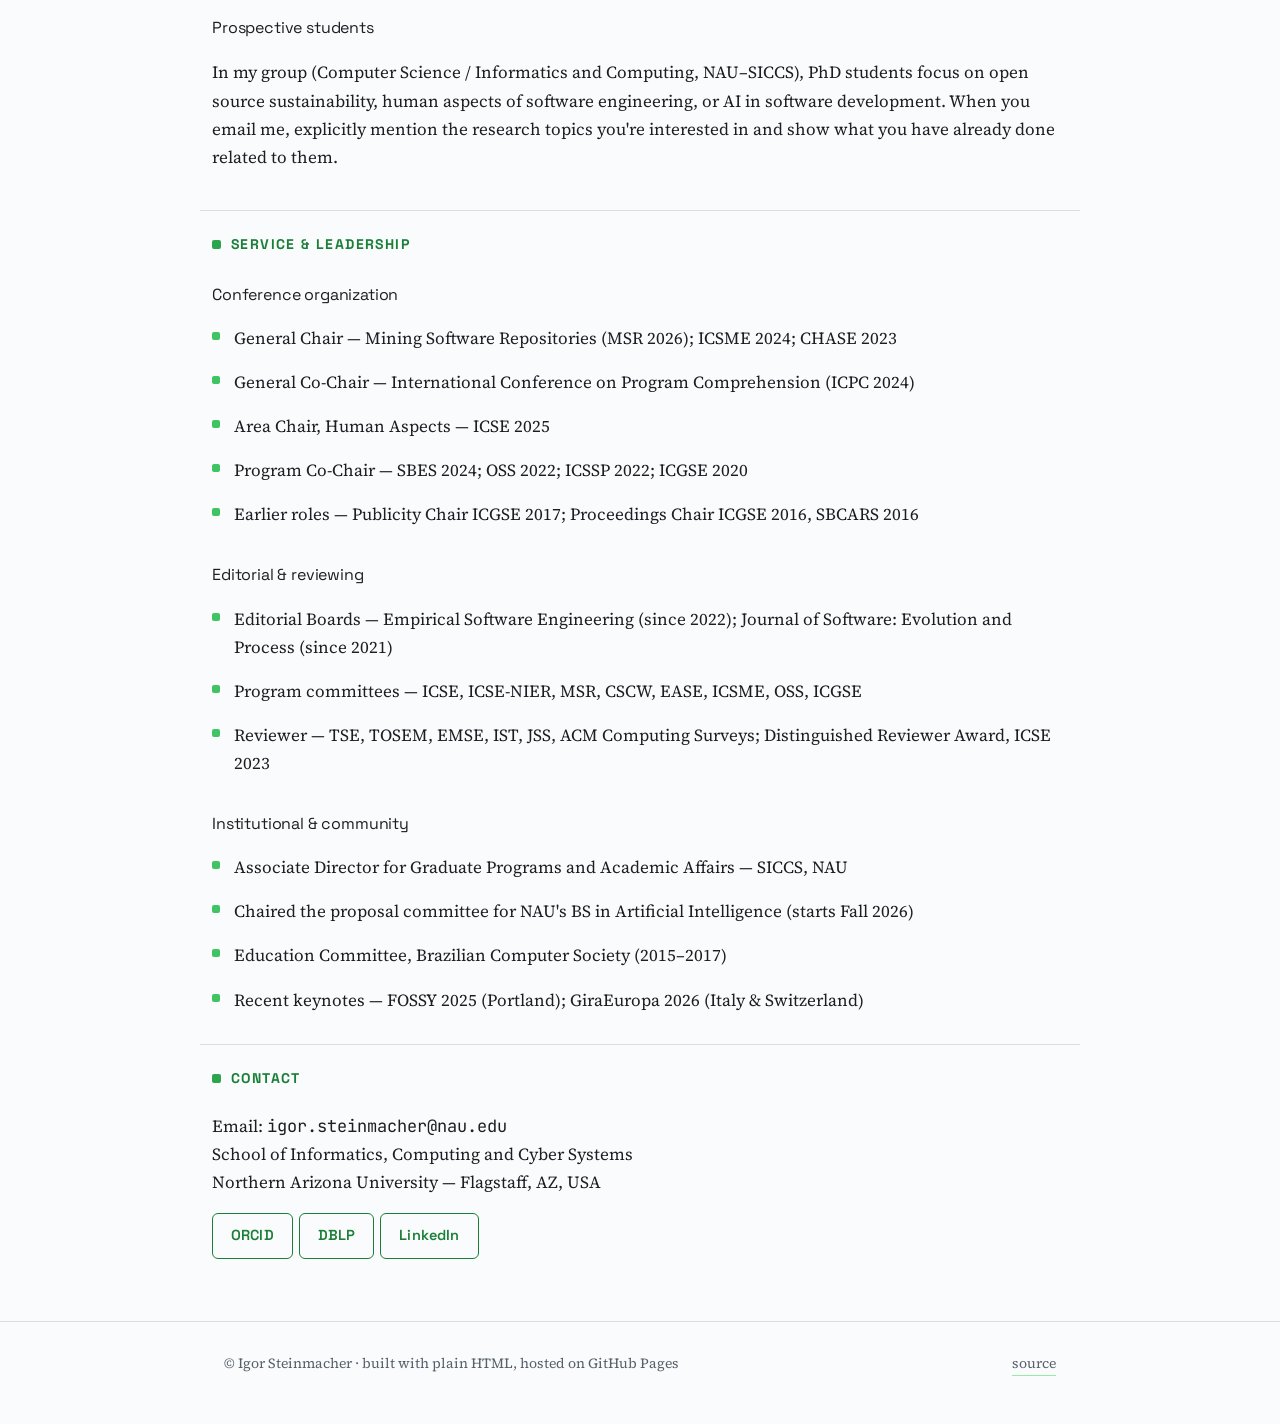
==== commit 7bc46f03: "Update index.html" ====
--- a/index.html
+++ b/index.html
@@ -138,9 +138,9 @@
       classroom.
     </p>
     A few courses I developed that have their curriculum and materials available on GitHub:
-    <li>INF502 Software Development for Informatics -- [GitHub Repo](https://github.com/igorsteinmacher/INF502-Fall2020)</li>
-    <li>CS500 Programming Language (Leveling for CS MSc) -- [GitHub Repo](https://github.com/igorsteinmacher/CS500)</li>
-    <li>CS499- Open Source Software Development -- [GitHub Repo](https://github.com/igorsteinmacher/CS499-OSS-F26)</li>
+    <li>INF502 Software Development for Informatics – <a href="https://github.com/igorsteinmacher/INF502-Fall2020" target="_blank">GitHub Repo</a></li>
+    <li>CS500 Programming Language (Leveling for CS MSc) – <a href="https://github.com/igorsteinmacher/CS500" target="_blank">GitHub Repo</a></li>
+    <li>CS499- Open Source Software Development – <a href="https://github.com/igorsteinmacher/CS499-OSS-F26" target="_blank">GitHub Repo</a></li>
   </section>
 
   <section id="students">
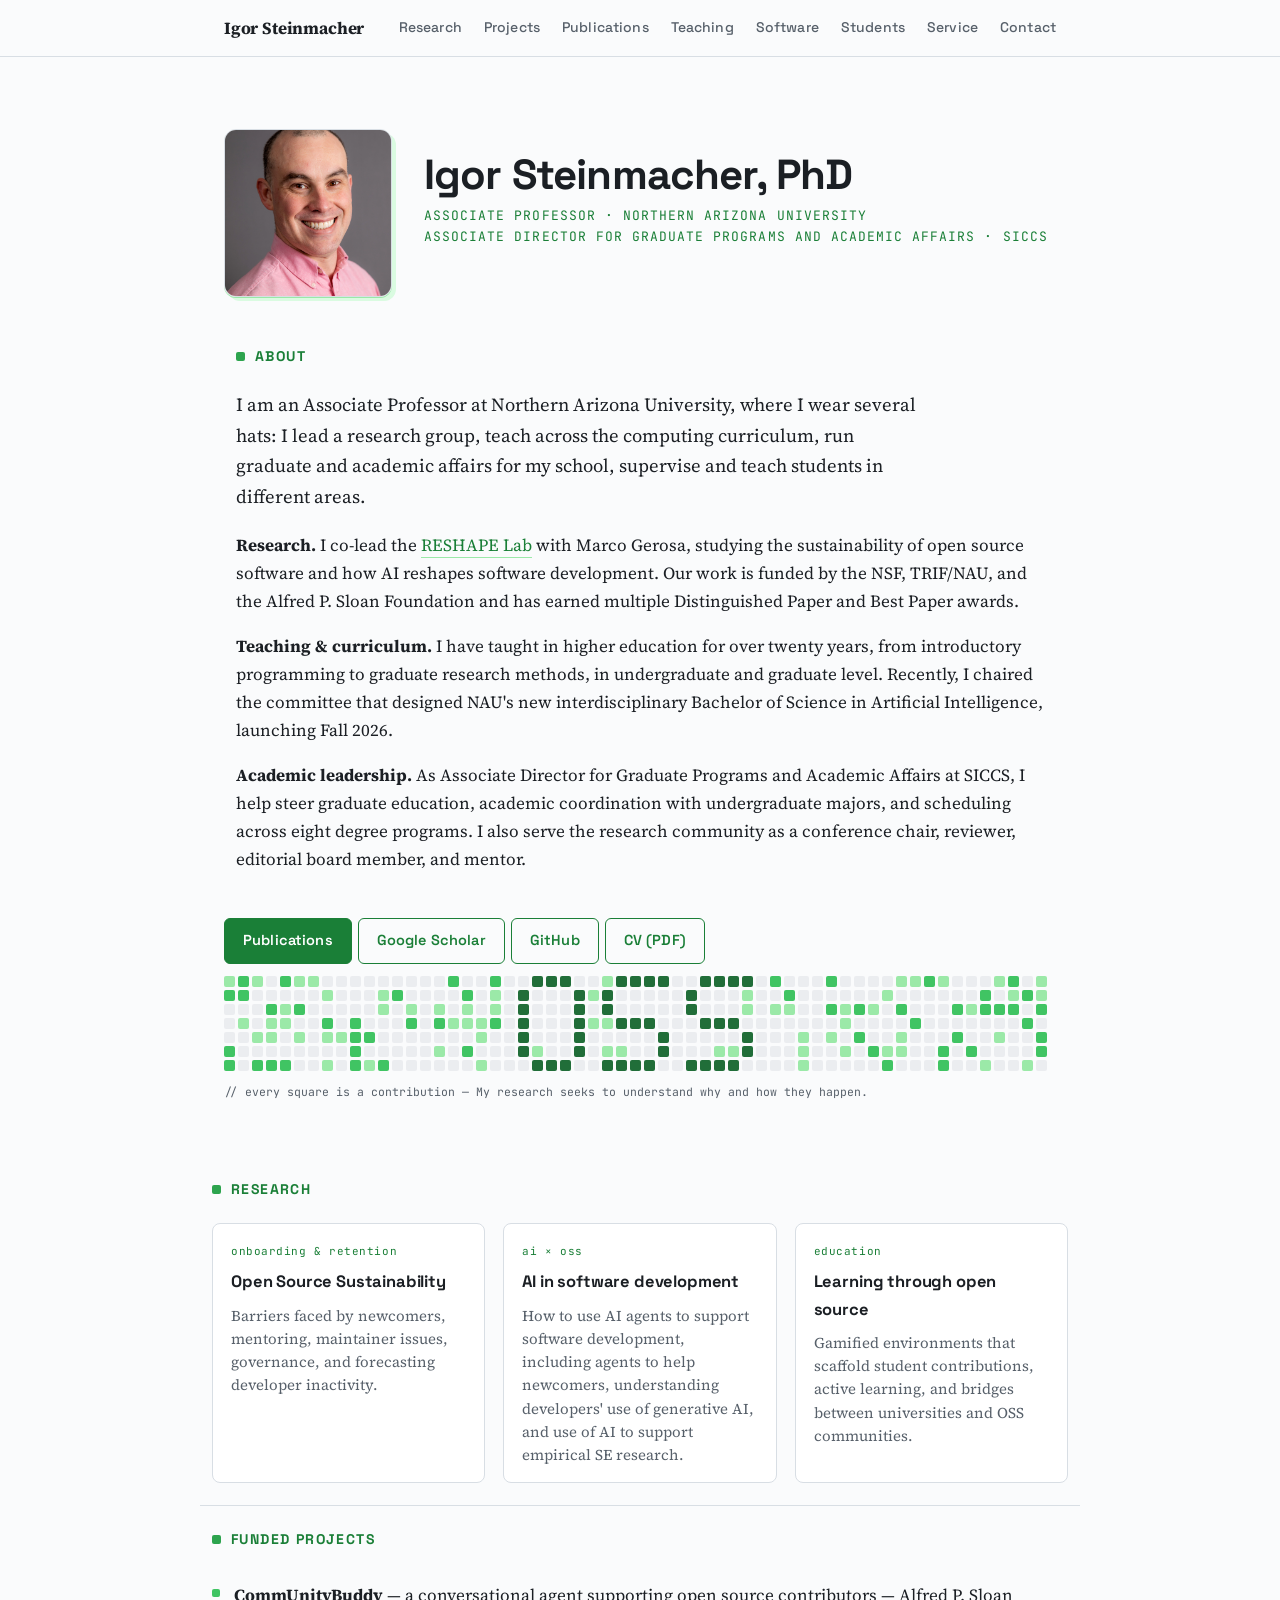
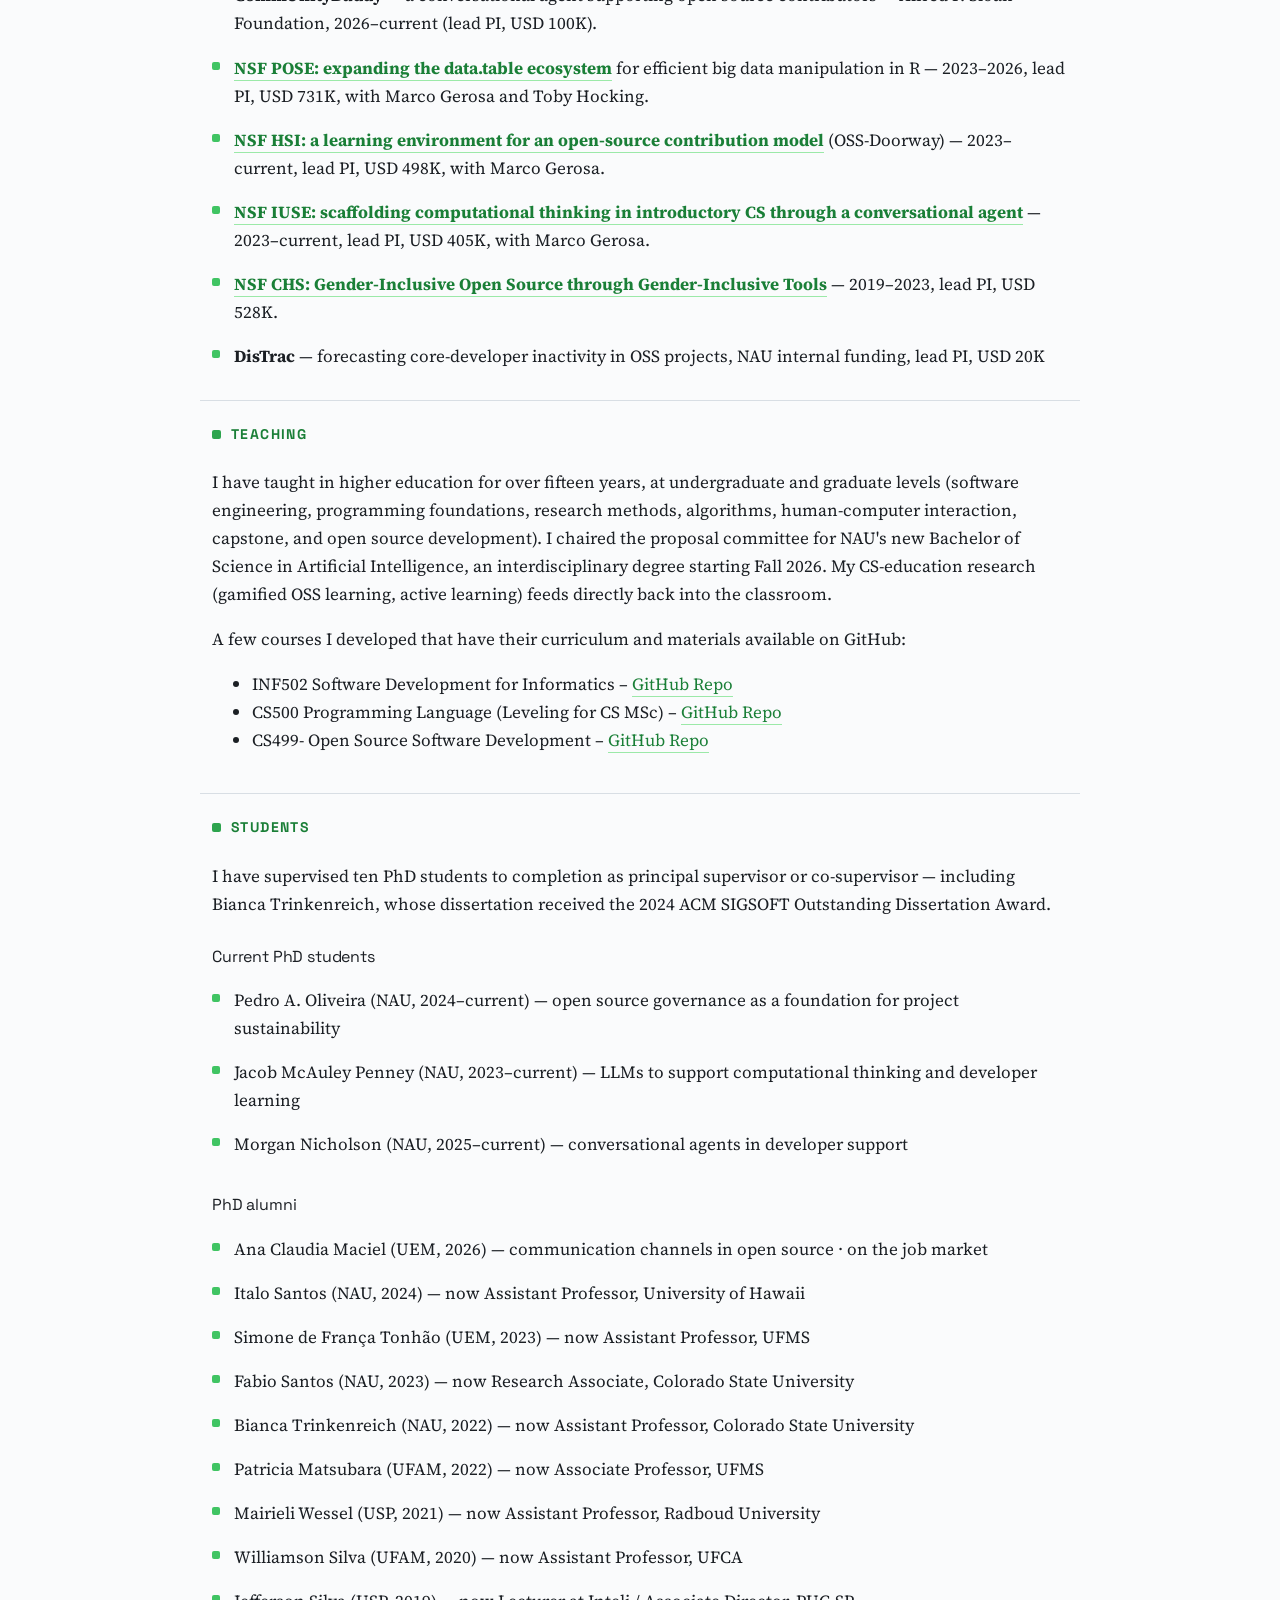
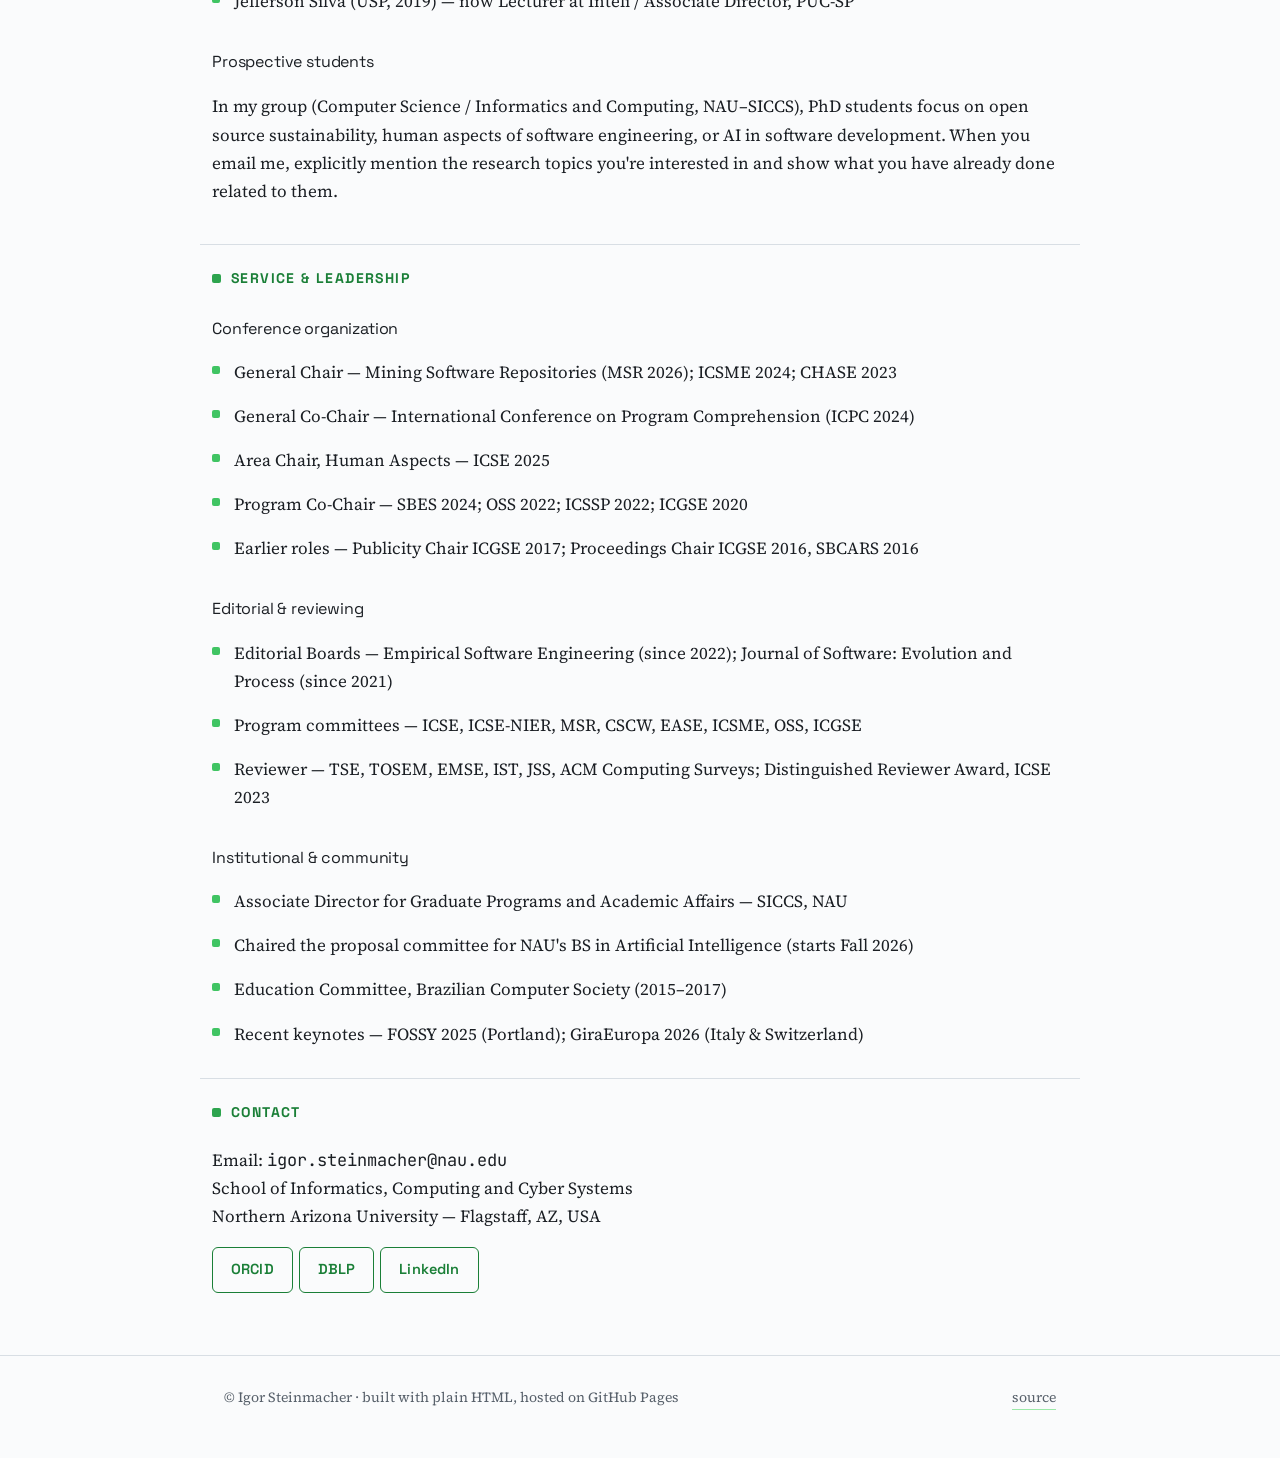
==== commit 936e1685: "Add course list with links to GitHub repositories Added a paragraph listing courses with GitHub repo" ====
--- a/index.html
+++ b/index.html
@@ -137,10 +137,14 @@
       research (gamified OSS learning, active learning) feeds directly back into the
       classroom.
     </p>
+    <p>
     A few courses I developed that have their curriculum and materials available on GitHub:
+      <ul>
     <li>INF502 Software Development for Informatics – <a href="https://github.com/igorsteinmacher/INF502-Fall2020" target="_blank">GitHub Repo</a></li>
     <li>CS500 Programming Language (Leveling for CS MSc) – <a href="https://github.com/igorsteinmacher/CS500" target="_blank">GitHub Repo</a></li>
     <li>CS499- Open Source Software Development – <a href="https://github.com/igorsteinmacher/CS499-OSS-F26" target="_blank">GitHub Repo</a></li>
+        </ul>
+  </p>
   </section>
 
   <section id="students">
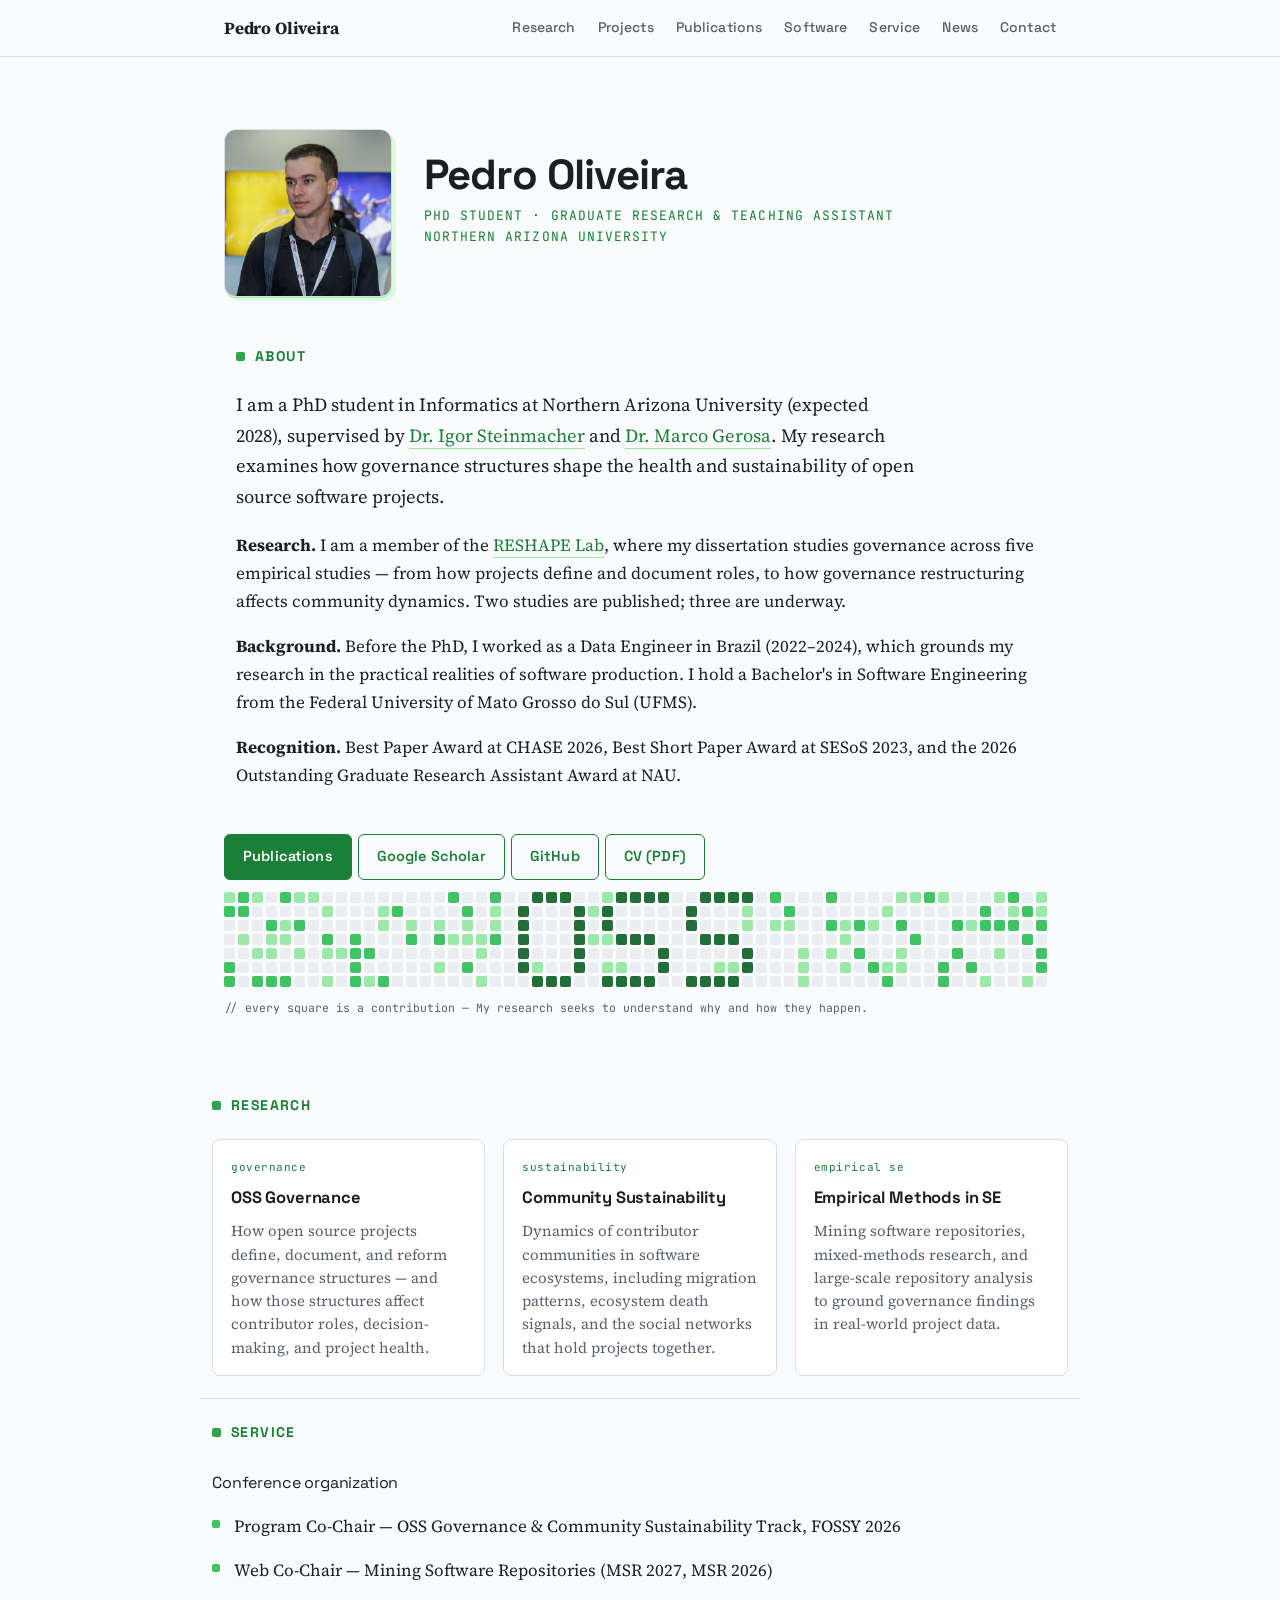
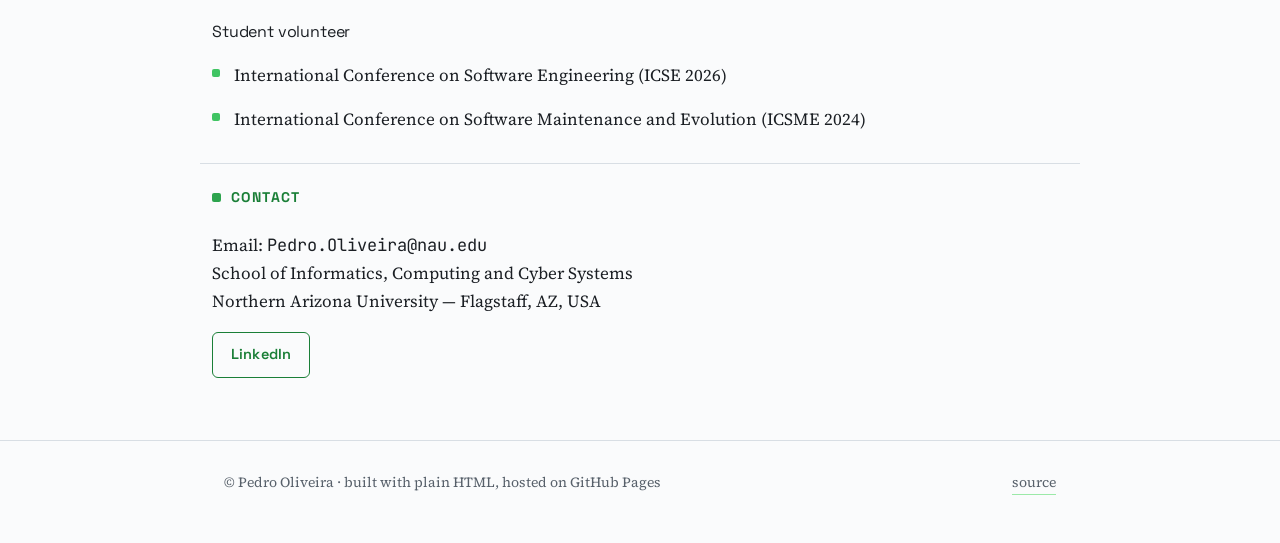
==== commit a4f51bf5: "Website Definition" ====
--- a/index.html
+++ b/index.html
@@ -3,8 +3,8 @@
 <head>
 <meta charset="utf-8">
 <meta name="viewport" content="width=device-width, initial-scale=1">
-<title>Igor Steinmacher — Open Source Sustainability Research</title>
-<meta name="description" content="Igor Steinmacher is an Associate Professor at Northern Arizona University researching open source software sustainability, onboarding, governance, and AI in software ecosystems.">
+<title>Pedro Oliveira — Open Source Sustainability Research</title>
+<meta name="description" content="Pedro Oliveira is a PhD student at Northern Arizona University researching open source software governance, community sustainability, and software ecosystems.">
 <link rel="preconnect" href="https://fonts.googleapis.com">
 <link rel="preconnect" href="https://fonts.gstatic.com" crossorigin>
 <link href="https://fonts.googleapis.com/css2?family=Space+Grotesk:wght@500;700&family=Source+Serif+4:ital,wght@0,400;0,600;1,400&family=JetBrains+Mono:wght@400;600&display=swap" rel="stylesheet">
@@ -12,71 +12,61 @@
 </head>
 <body>
 
-<header class="site">
-  <div class="row">
-    <a class="brand" href="index.html">Igor Steinmacher</a>
-    <nav>
-      <a href="#research">Research</a>
-      <a href="#projects">Projects</a>
-      <a href="publications.html">Publications</a>
-      <a href="#teaching">Teaching</a>
-      <a href="software.html">Software</a>
-      <a href="#students">Students</a>
-      <a href="#service">Service</a>
-      <a href="#contact">Contact</a>
-    </nav>
-  </div>
-</header>
+  <header class="site">
+    <div class="row">
+      <a class="brand" href="index.html">Pedro Oliveira</a>
+      <nav>
+        <a href="index.html#research">Research</a>
+        <a href="index.html#projects">Projects</a>
+        <a href="publications.html">Publications</a>
+        <a href="software.html">Software</a>
+        <a href="index.html#service">Service</a>
+        <a href="hobbies.html">News</a>
+        <a href="index.html#contact">Contact</a>
+      </nav>
+    </div>
+  </header>
 
 <main>
   <div class="hero">
     <div class="hero-top">
-      <img class="hero-photo" src="steinmacherIgor.png" alt="Igor Steinmacher">
+      <img class="hero-photo" src="pedroOliveira.jpg" alt="Pedro Oliveira">
       <div class="hero-id">
-        <h1 class="name">Igor Steinmacher, PhD</h1>
-        <p class="role">Associate Professor · Northern Arizona University<br>
-        Associate Director for Graduate Programs and Academic Affairs · SICCS</p>
+        <h1 class="name">Pedro Oliveira</h1>
+        <p class="role">PhD Student · Graduate Research &amp; Teaching Assistant<br>
+        Northern Arizona University</p>
       </div>
     </div>
 
     <section id="about">
-    <h2>About</h2>
-    <p class="lead">
-      I am an Associate Professor at Northern Arizona University, where I wear several
-      hats: I lead a research group, teach across the computing curriculum, run
-      graduate and academic affairs for my school, supervise and teach students in different areas.
-    </p>
-    <p>
-      <strong>Research.</strong> I co-lead the <a href="https://reshapelab.site" target="_blank" rel="noopener">RESHAPE
-      Lab</a> with Marco Gerosa, studying the sustainability of open source software and
-      how AI reshapes software development. Our work is funded by the NSF, TRIF/NAU, and the Alfred P.
-      Sloan Foundation and has earned multiple Distinguished Paper and Best
-      Paper awards.
-    </p>
-    <p>
-      <strong>Teaching &amp; curriculum.</strong> I have taught in higher education for over
-      twenty years, from introductory programming to graduate research methods, in undergraduate
-      and graduate level. Recently, I chaired the committee that designed NAU's new interdisciplinary 
-      Bachelor of Science in Artificial Intelligence, launching Fall 2026.
-    </p>
-    <p>
-      <strong>Academic leadership.</strong> As Associate Director for Graduate Programs and
-      Academic Affairs at SICCS, I help steer graduate education, academic coordination with
-      undergraduate majors, and scheduling across eight degree programs. I also serve the
-      research community as a conference chair, reviewer, editorial board member, and mentor.
-    </p>
-  </section>  
-    <!--<p class="thesis">
-      For over a decade, I have studied <em>why people join open source, why they stay, and why they
-      leave</em>, and built tools that turn those findings into better onboarding, healthier
-      governance, and AI that supports contributors rather than replacing them.
-      I co-lead the <a href="https://reshapelab.site" target="_blank" rel="noopener">RESHAPE Lab</a>.
-    </p>-->
+      <h2>About</h2>
+      <p class="lead">
+        I am a PhD student in Informatics at Northern Arizona University (expected 2028),
+        supervised by <a href="https://igorsteinmacher.github.io" target="_blank" rel="noopener">Dr. Igor Steinmacher</a>
+        and <a href="https://www.ime.usp.br/~gerosa/" target="_blank" rel="noopener">Dr. Marco Gerosa</a>.
+        My research examines how governance structures shape the health and sustainability of open source software projects.
+      </p>
+      <p>
+        <strong>Research.</strong> I am a member of the <a href="https://reshapelab.site" target="_blank" rel="noopener">RESHAPE Lab</a>,
+        where my dissertation studies governance across five empirical studies — from how projects define and document roles,
+        to how governance restructuring affects community dynamics. Two studies are published; three are underway.
+      </p>
+      <p>
+        <strong>Background.</strong> Before the PhD, I worked as a Data Engineer in Brazil (2022–2024),
+        which grounds my research in the practical realities of software production.
+        I hold a Bachelor's in Software Engineering from the Federal University of Mato Grosso do Sul (UFMS).
+      </p>
+      <p>
+        <strong>Recognition.</strong> Best Paper Award at CHASE 2026, Best Short Paper Award at SESoS 2023,
+        and the 2026 Outstanding Graduate Research Assistant Award at NAU.
+      </p>
+    </section>
+
     <div class="btn-row">
       <a class="btn solid" href="publications.html">Publications</a>
-      <a class="btn" href="https://scholar.google.com/citations?user=I8o8rfoAAAAJ">Google Scholar</a>
-      <a class="btn" href="https://github.com/igorsteinmacher">GitHub</a>
-      <a class="btn" href="Steinmacher_CV.pdf">CV (PDF)</a>
+      <a class="btn" href="https://scholar.google.com/citations?user=0yc1XC8AAAAJ&hl">Google Scholar</a>
+      <a class="btn" href="https://github.com/pedrorodriguesarantes">GitHub</a>
+      <a class="btn" href="PedroOliveira_CV_2026_June.pdf">CV (PDF)</a>
     </div>
     <div class="contrib" id="contrib" aria-hidden="true"></div>
     <p class="contrib-caption">// every square is a contribution — My research seeks to understand why and how they happen.</p>
@@ -86,142 +76,57 @@
     <h2>Research</h2>
     <div class="themes">
       <div class="theme">
-        <span class="tag">onboarding &amp; retention</span>
-        <h3>Open Source Sustainability</h3>
-        <p>Barriers faced by newcomers, mentoring, maintainer issues, governance,
-        and forecasting developer inactivity.</p>
+        <span class="tag">governance</span>
+        <h3>OSS Governance</h3>
+        <p>How open source projects define, document, and reform governance structures —
+        and how those structures affect contributor roles, decision-making, and project health.</p>
       </div>
       <div class="theme">
-        <span class="tag">ai × oss</span>
-        <h3>AI in software development</h3>
-        <p>How to use AI agents to support software development, including
-        agents to help newcomers, understanding developers' use of generative AI,
-        and use of AI to support empirical SE research.</p>
+        <span class="tag">sustainability</span>
+        <h3>Community Sustainability</h3>
+        <p>Dynamics of contributor communities in software ecosystems, including
+        migration patterns, ecosystem death signals, and the social networks that hold projects together.</p>
       </div>
       <div class="theme">
-        <span class="tag">education</span>
-        <h3>Learning through open source</h3>
-        <p>Gamified environments that scaffold student contributions,
-        active learning, and bridges between universities and OSS communities.</p>
+        <span class="tag">empirical se</span>
+        <h3>Empirical Methods in SE</h3>
+        <p>Mining software repositories, mixed-methods research, and large-scale
+        repository analysis to ground governance findings in real-world project data.</p>
       </div>
     </div>
   </section>
 
-  <section id="projects">
-    <h2>Funded Projects</h2>
-    <ul class="clean">
-      <li><strong>CommUnityBuddy</strong> — a conversational agent supporting open source
-      contributors — Alfred P. Sloan Foundation, 2026–current (lead PI, USD 100K).</li>
-      <li><strong><a href="https://www.nsf.gov/awardsearch/showAward?AWD_ID=2303612" target="_blank" rel="noopener">NSF POSE: expanding the data.table ecosystem</a></strong>
-      for efficient big data manipulation in R — 2023–2026, lead PI, USD 731K,
-      with Marco Gerosa and Toby Hocking.</li>
-      <li><strong><a href="https://www.nsf.gov/awardsearch/showAward?AWD_ID=2247929" target="_blank" rel="noopener">NSF HSI: a learning environment for an open-source contribution model</a></strong>
-      (OSS-Doorway) — 2023–current, lead PI, USD 498K, with Marco Gerosa.</li>
-      <li><strong><a href="https://www.nsf.gov/awardsearch/showAward?AWD_ID=2236198" target="_blank" rel="noopener">NSF IUSE: scaffolding computational thinking in introductory CS through a conversational agent</a></strong>
-      — 2023–current, lead PI, USD 405K, with Marco Gerosa.</li>
-      <li><strong><a href="https://www.nsf.gov/awardsearch/showAward?AWD_ID=1900903" target="_blank" rel="noopener">NSF CHS: Gender-Inclusive Open Source through Gender-Inclusive Tools</a></strong>
-      — 2019–2023, lead PI, USD 528K.</li>
-      <li><strong>DisTrac</strong> — forecasting core-developer inactivity in OSS projects, NAU internal funding, lead PI, USD 20K</li>
-  
-    </ul>
-  </section>
-
-  <section id="teaching">
-    <h2>Teaching</h2>
-    <p>
-      I have taught in higher education for over fifteen years, at undergraduate and
-      graduate levels (software engineering, programming foundations, research methods,
-      algorithms, human-computer interaction, capstone, and open source development). I
-      chaired the proposal committee for NAU's new Bachelor of Science in Artificial
-      Intelligence, an interdisciplinary degree starting Fall 2026. My CS-education
-      research (gamified OSS learning, active learning) feeds directly back into the
-      classroom.
-    </p>
-    <p>
-    A few courses I developed that have their curriculum and materials available on GitHub:
-      <ul>
-    <li>INF502 Software Development for Informatics – <a href="https://github.com/igorsteinmacher/INF502-Fall2020" target="_blank">GitHub Repo</a></li>
-    <li>CS500 Programming Language (Leveling for CS MSc) – <a href="https://github.com/igorsteinmacher/CS500" target="_blank">GitHub Repo</a></li>
-    <li>CS499- Open Source Software Development – <a href="https://github.com/igorsteinmacher/CS499-OSS-F26" target="_blank">GitHub Repo</a></li>
-        </ul>
-  </p>
-  </section>
-
-  <section id="students">
-    <h2>Students</h2>
-    <p>
-      I have supervised ten PhD students to completion as principal supervisor or
-      co-supervisor — including Bianca Trinkenreich, whose dissertation received the
-      2024 ACM SIGSOFT Outstanding Dissertation Award.
-    </p>
-    <p class="sub-h">Current PhD students</p>
-    <ul class="clean">
-      <li>Pedro A. Oliveira (NAU, 2024–current) — open source governance as a foundation for project sustainability</li>
-      <li>Jacob McAuley Penney (NAU, 2023–current) — LLMs to support computational thinking and developer learning</li>
-      <li>Morgan Nicholson (NAU, 2025–current) — conversational agents in developer support</li>
-    </ul>
-    <p class="sub-h">PhD alumni</p>
-    <ul class="clean">
-      <li>Ana Claudia Maciel (UEM, 2026) — communication channels in open source · on the job market</li>
-      <li>Italo Santos (NAU, 2024) — now Assistant Professor, University of Hawaii</li>
-      <li>Simone de França Tonhão (UEM, 2023) — now Assistant Professor, UFMS</li>
-      <li>Fabio Santos (NAU, 2023) — now Research Associate, Colorado State University</li>
-      <li>Bianca Trinkenreich (NAU, 2022) — now Assistant Professor, Colorado State University</li>
-      <li>Patricia Matsubara (UFAM, 2022) — now Associate Professor, UFMS</li>
-      <li>Mairieli Wessel (USP, 2021) — now Assistant Professor, Radboud University</li>
-      <li>Williamson Silva (UFAM, 2020) — now Assistant Professor, UFCA</li>
-      <li>Jefferson Silva (USP, 2019) — now Lecturer at Inteli / Associate Director, PUC-SP</li>
-    </ul>
-    <p class="sub-h">Prospective students</p>
-    <p>
-      In my group (Computer Science / Informatics and Computing, NAU–SICCS), PhD students focus on open source sustainability, human aspects of software engineering, or AI in software development. When you email me, explicitly mention the research topics you're interested in and show what you have already done related to them.
-    </p>
-  </section>
-
   <section id="service">
-    <h2>Service &amp; Leadership</h2>
+    <h2>Service</h2>
     <p class="sub-h">Conference organization</p>
     <ul class="clean">
-      <li>General Chair — Mining Software Repositories (MSR 2026); ICSME 2024; CHASE 2023</li>
-      <li>General Co-Chair — International Conference on Program Comprehension (ICPC 2024)</li>
-      <li>Area Chair, Human Aspects — ICSE 2025</li>
-      <li>Program Co-Chair — SBES 2024; OSS 2022; ICSSP 2022; ICGSE 2020</li>
-      <li>Earlier roles — Publicity Chair ICGSE 2017; Proceedings Chair ICGSE 2016, SBCARS 2016</li>
+      <li>Program Co-Chair — OSS Governance &amp; Community Sustainability Track, FOSSY 2026</li>
+      <li>Web Co-Chair — Mining Software Repositories (MSR 2027, MSR 2026)</li>
     </ul>
-    <p class="sub-h">Editorial &amp; reviewing</p>
+    <p class="sub-h">Student volunteer</p>
     <ul class="clean">
-      <li>Editorial Boards — Empirical Software Engineering (since 2022); Journal of Software: Evolution and Process (since 2021)</li>
-      <li>Program committees — ICSE, ICSE-NIER, MSR, CSCW, EASE, ICSME, OSS, ICGSE</li>
-      <li>Reviewer — TSE, TOSEM, EMSE, IST, JSS, ACM Computing Surveys; Distinguished Reviewer Award, ICSE 2023</li>
-    </ul>
-    <p class="sub-h">Institutional &amp; community</p>
-    <ul class="clean">
-      <li>Associate Director for Graduate Programs and Academic Affairs — SICCS, NAU</li>
-      <li>Chaired the proposal committee for NAU's BS in Artificial Intelligence (starts Fall 2026)</li>
-      <li>Education Committee, Brazilian Computer Society (2015–2017)</li>
-      <li>Recent keynotes — FOSSY 2025 (Portland); GiraEuropa 2026 (Italy &amp; Switzerland)</li>
+      <li>International Conference on Software Engineering (ICSE 2026)</li>
+      <li>International Conference on Software Maintenance and Evolution (ICSME 2024)</li>
     </ul>
   </section>
 
   <section id="contact">
     <h2>Contact</h2>
     <p>
-      Email: <span class="mono">igor.steinmacher@nau.edu</span><br>
+      Email: <span class="mono">Pedro.Oliveira@nau.edu</span><br>
       School of Informatics, Computing and Cyber Systems<br>
       Northern Arizona University — Flagstaff, AZ, USA
     </p>
     <div class="btn-row">
-      <a class="btn" href="https://orcid.org/0000-0002-0612-5790">ORCID</a>
-      <a class="btn" href="https://dblp.org/pid/70/3474.html">DBLP</a>
-      <a class="btn" href="https://www.linkedin.com/in/igorsteinmacher/">LinkedIn</a>
+      <a class="btn" href="https://www.linkedin.com/in/pedro-oliveira-3698141a3/">LinkedIn</a>
     </div>
   </section>
 </main>
 
 <footer>
   <div class="row">
-    <span>© Igor Steinmacher · built with plain HTML, hosted on GitHub Pages</span>
-    <a href="https://github.com/igorsteinmacher/igorsteinmacher.github.io" target="_blank" rel="noopener">source</a>
+    <span>© Pedro Oliveira · built with plain HTML, hosted on GitHub Pages</span>
+    <a href="https://github.com/pedrorodriguesarantes/pedroarantes.github.io" target="_blank" rel="noopener">source</a>
   </div>
 </footer>
 
@@ -293,4 +198,4 @@
 })();
 </script>
 </body>
-</html>
+</html>
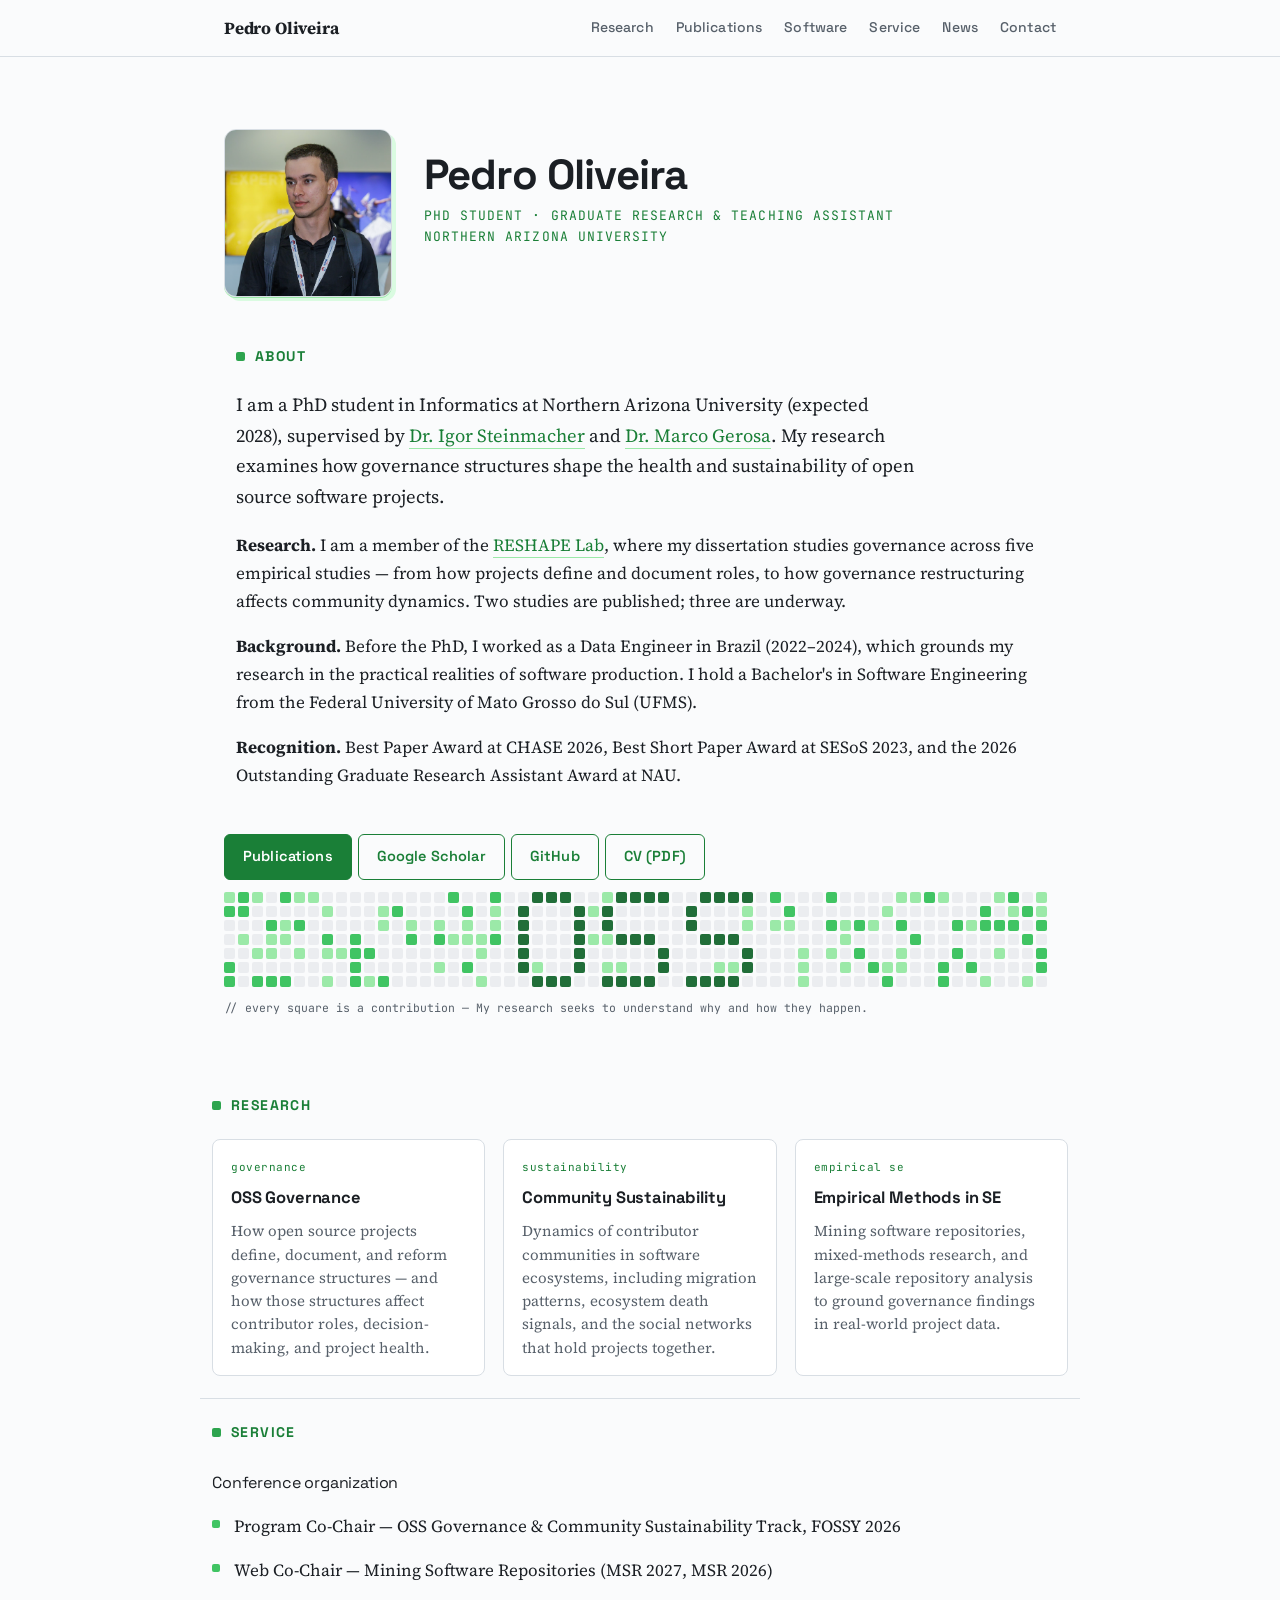
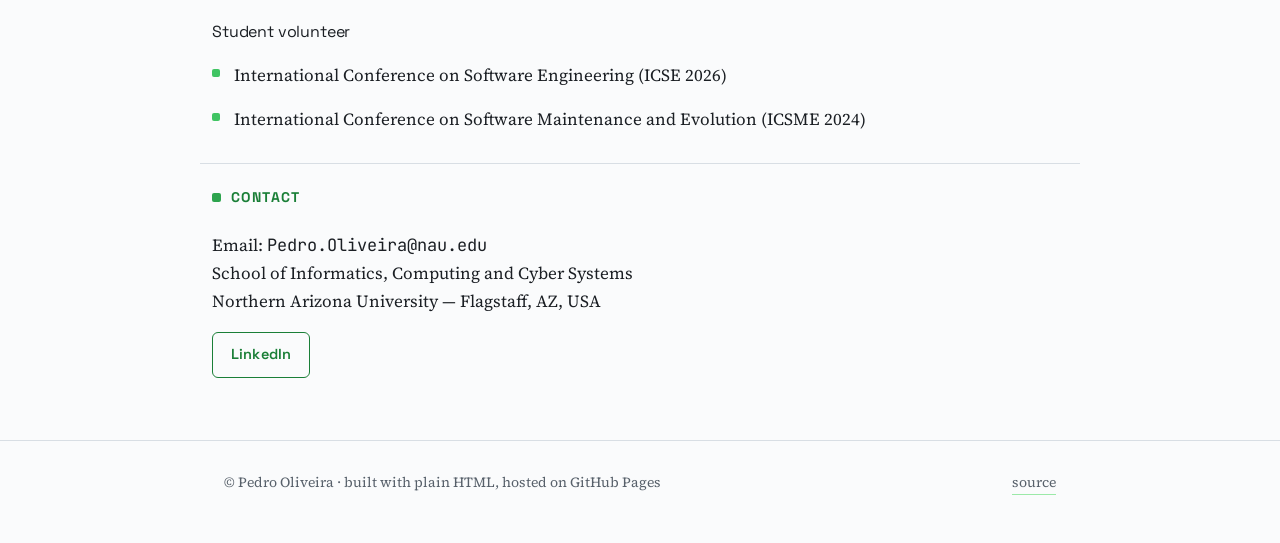
==== commit 7b73b6da: "new news" ====
--- a/index.html
+++ b/index.html
@@ -17,7 +17,6 @@
       <a class="brand" href="index.html">Pedro Oliveira</a>
       <nav>
         <a href="index.html#research">Research</a>
-        <a href="index.html#projects">Projects</a>
         <a href="publications.html">Publications</a>
         <a href="software.html">Software</a>
         <a href="index.html#service">Service</a>
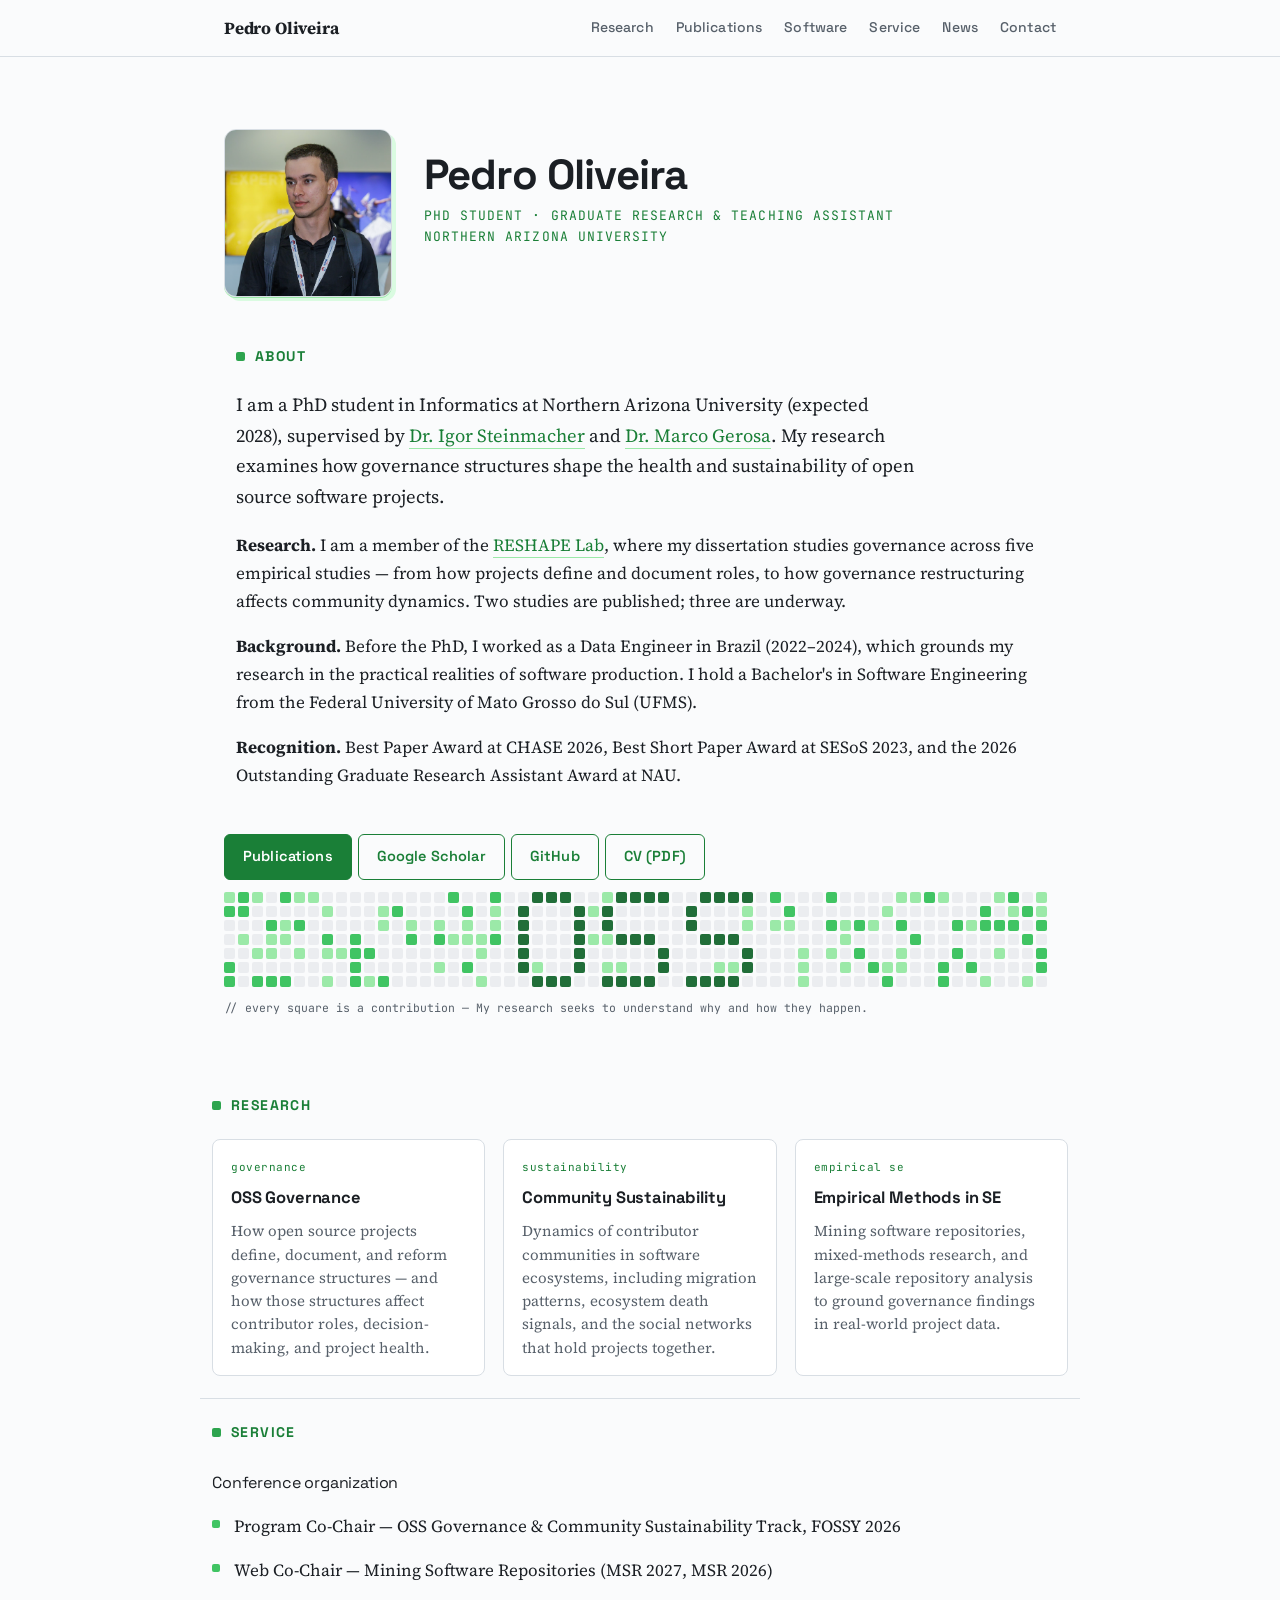
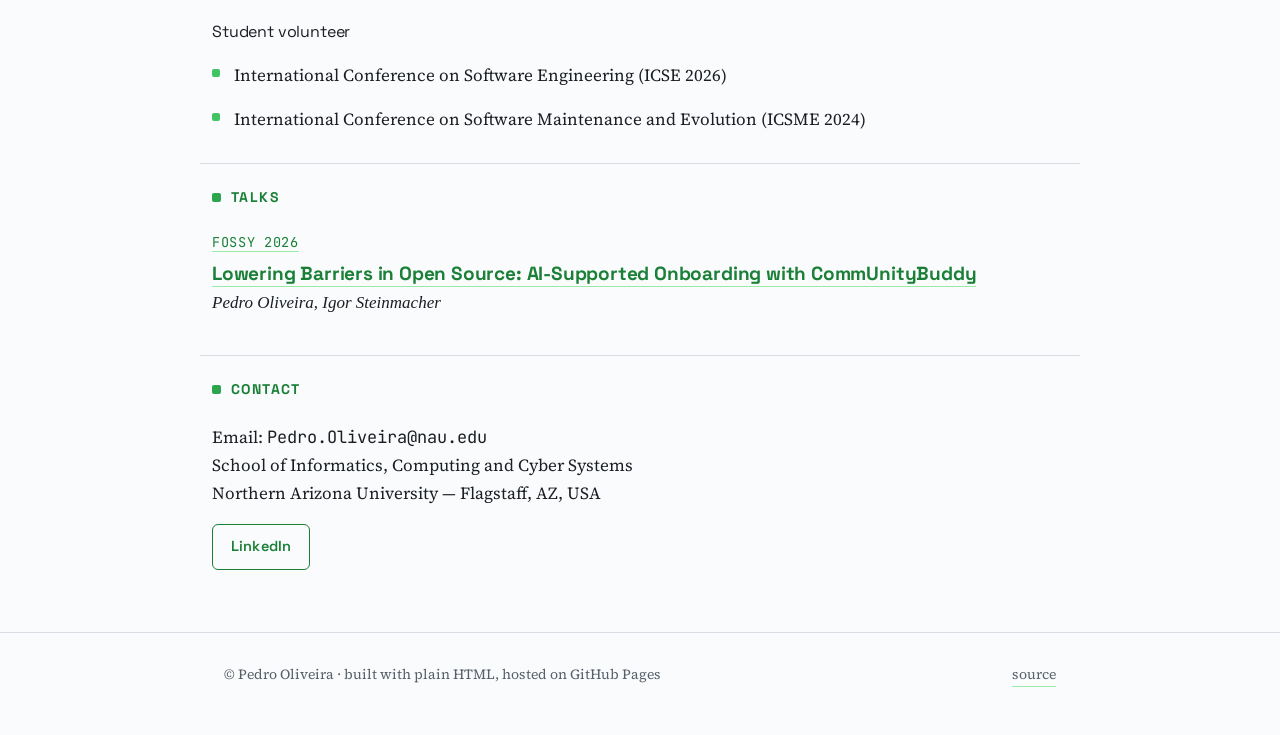
==== commit 9401753a: "Feat: Update Info" ====
--- a/index.html
+++ b/index.html
@@ -108,6 +108,15 @@
       <li>International Conference on Software Maintenance and Evolution (ICSME 2024)</li>
     </ul>
   </section>
+
+   <section id="talks">
+    <h2>Talks</h2>
+    <div class="talk">
+      <p class="talk-venue"><a href="https://2026.fossy.ca" target="_blank" rel="noopener">FOSSY 2026</a></p>
+      <h3 class="talk-title"><a href="https://2026.fossy.ca/schedule/presentation/452/" target="_blank" rel="noopener">Lowering Barriers in Open Source: AI-Supported Onboarding with CommUnityBuddy</a></h3>
+      <p class="talk-authors">Pedro Oliveira, Igor Steinmacher</p>
+    </div>
+   </section>
 
   <section id="contact">
     <h2>Contact</h2>
--- a/style.css
+++ b/style.css
@@ -234,3 +234,20 @@
   color: var(--green-deep); border: 0; white-space: nowrap;
 }
 .pub .title .preprint:hover { text-decoration: underline; }
+
+.talk-venue {
+  font-family: 'JetBrains Mono', monospace;
+  font-size: 0.85rem;
+  text-transform: uppercase;
+  letter-spacing: 0.05em;
+  color: var(--accent, #888); /* match whatever accent you use for .tag */
+  margin-bottom: 0.25rem;
+}
+.talk-title {
+  margin-top: 0;
+}
+.talk-authors {
+  font-style: italic;
+  margin-top: -0.5rem;
+  margin-bottom: 1rem;
+}
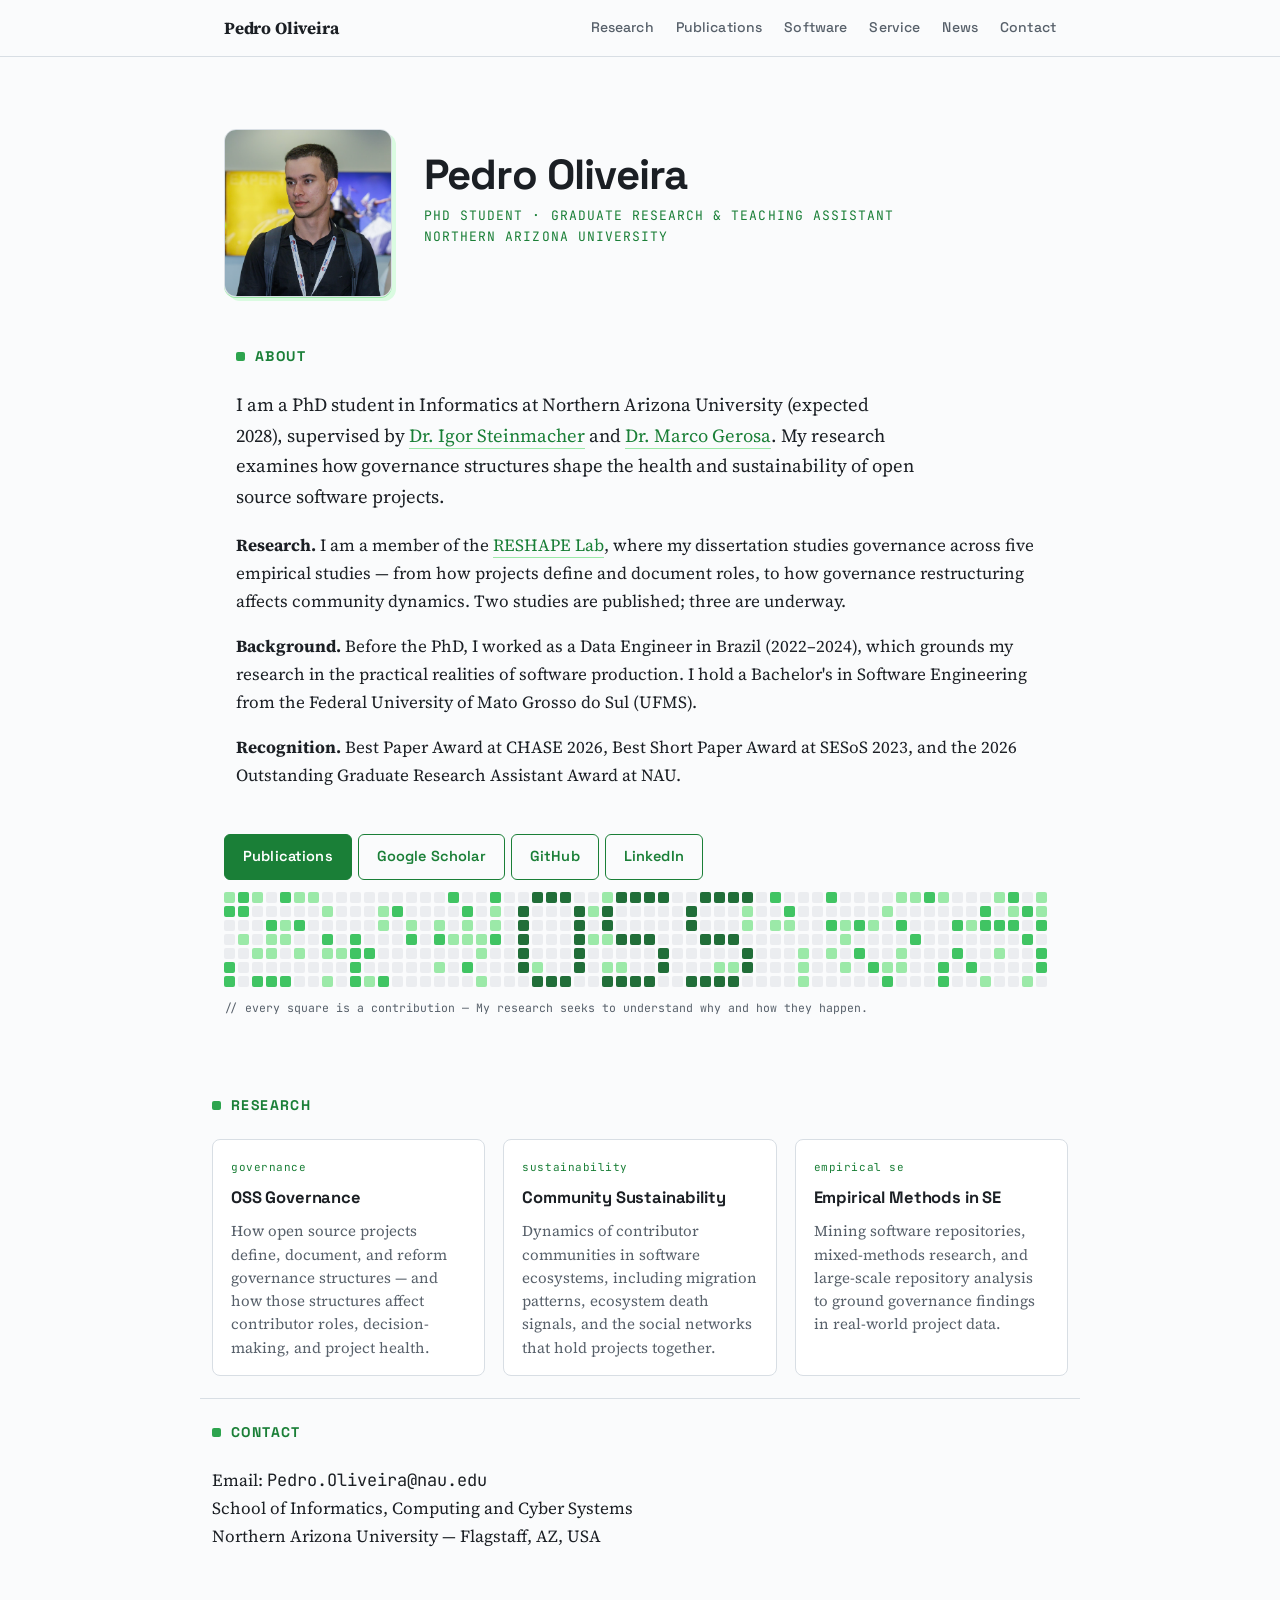
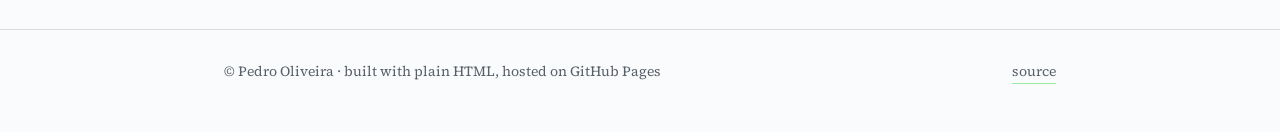
==== commit c1d64cb4: "Updating Information" ====
--- a/index.html
+++ b/index.html
@@ -19,7 +19,7 @@
         <a href="index.html#research">Research</a>
         <a href="publications.html">Publications</a>
         <a href="software.html">Software</a>
-        <a href="index.html#service">Service</a>
+        <a href="service.html">Service</a>
         <a href="hobbies.html">News</a>
         <a href="index.html#contact">Contact</a>
       </nav>
@@ -65,7 +65,7 @@
       <a class="btn solid" href="publications.html">Publications</a>
       <a class="btn" href="https://scholar.google.com/citations?user=0yc1XC8AAAAJ&hl">Google Scholar</a>
       <a class="btn" href="https://github.com/pedrorodriguesarantes">GitHub</a>
-      <a class="btn" href="PedroOliveira_CV_2026_June.pdf">CV (PDF)</a>
+      <a class="btn" href="https://www.linkedin.com/in/pedro-oliveira-3698141a3/">LinkedIn</a>
     </div>
     <div class="contrib" id="contrib" aria-hidden="true"></div>
     <p class="contrib-caption">// every square is a contribution — My research seeks to understand why and how they happen.</p>
@@ -95,29 +95,6 @@
     </div>
   </section>
 
-  <section id="service">
-    <h2>Service</h2>
-    <p class="sub-h">Conference organization</p>
-    <ul class="clean">
-      <li>Program Co-Chair — OSS Governance &amp; Community Sustainability Track, FOSSY 2026</li>
-      <li>Web Co-Chair — Mining Software Repositories (MSR 2027, MSR 2026)</li>
-    </ul>
-    <p class="sub-h">Student volunteer</p>
-    <ul class="clean">
-      <li>International Conference on Software Engineering (ICSE 2026)</li>
-      <li>International Conference on Software Maintenance and Evolution (ICSME 2024)</li>
-    </ul>
-  </section>
-
-   <section id="talks">
-    <h2>Talks</h2>
-    <div class="talk">
-      <p class="talk-venue"><a href="https://2026.fossy.ca" target="_blank" rel="noopener">FOSSY 2026</a></p>
-      <h3 class="talk-title"><a href="https://2026.fossy.ca/schedule/presentation/452/" target="_blank" rel="noopener">Lowering Barriers in Open Source: AI-Supported Onboarding with CommUnityBuddy</a></h3>
-      <p class="talk-authors">Pedro Oliveira, Igor Steinmacher</p>
-    </div>
-   </section>
-
   <section id="contact">
     <h2>Contact</h2>
     <p>
@@ -125,9 +102,6 @@
       School of Informatics, Computing and Cyber Systems<br>
       Northern Arizona University — Flagstaff, AZ, USA
     </p>
-    <div class="btn-row">
-      <a class="btn" href="https://www.linkedin.com/in/pedro-oliveira-3698141a3/">LinkedIn</a>
-    </div>
   </section>
 </main>
 
